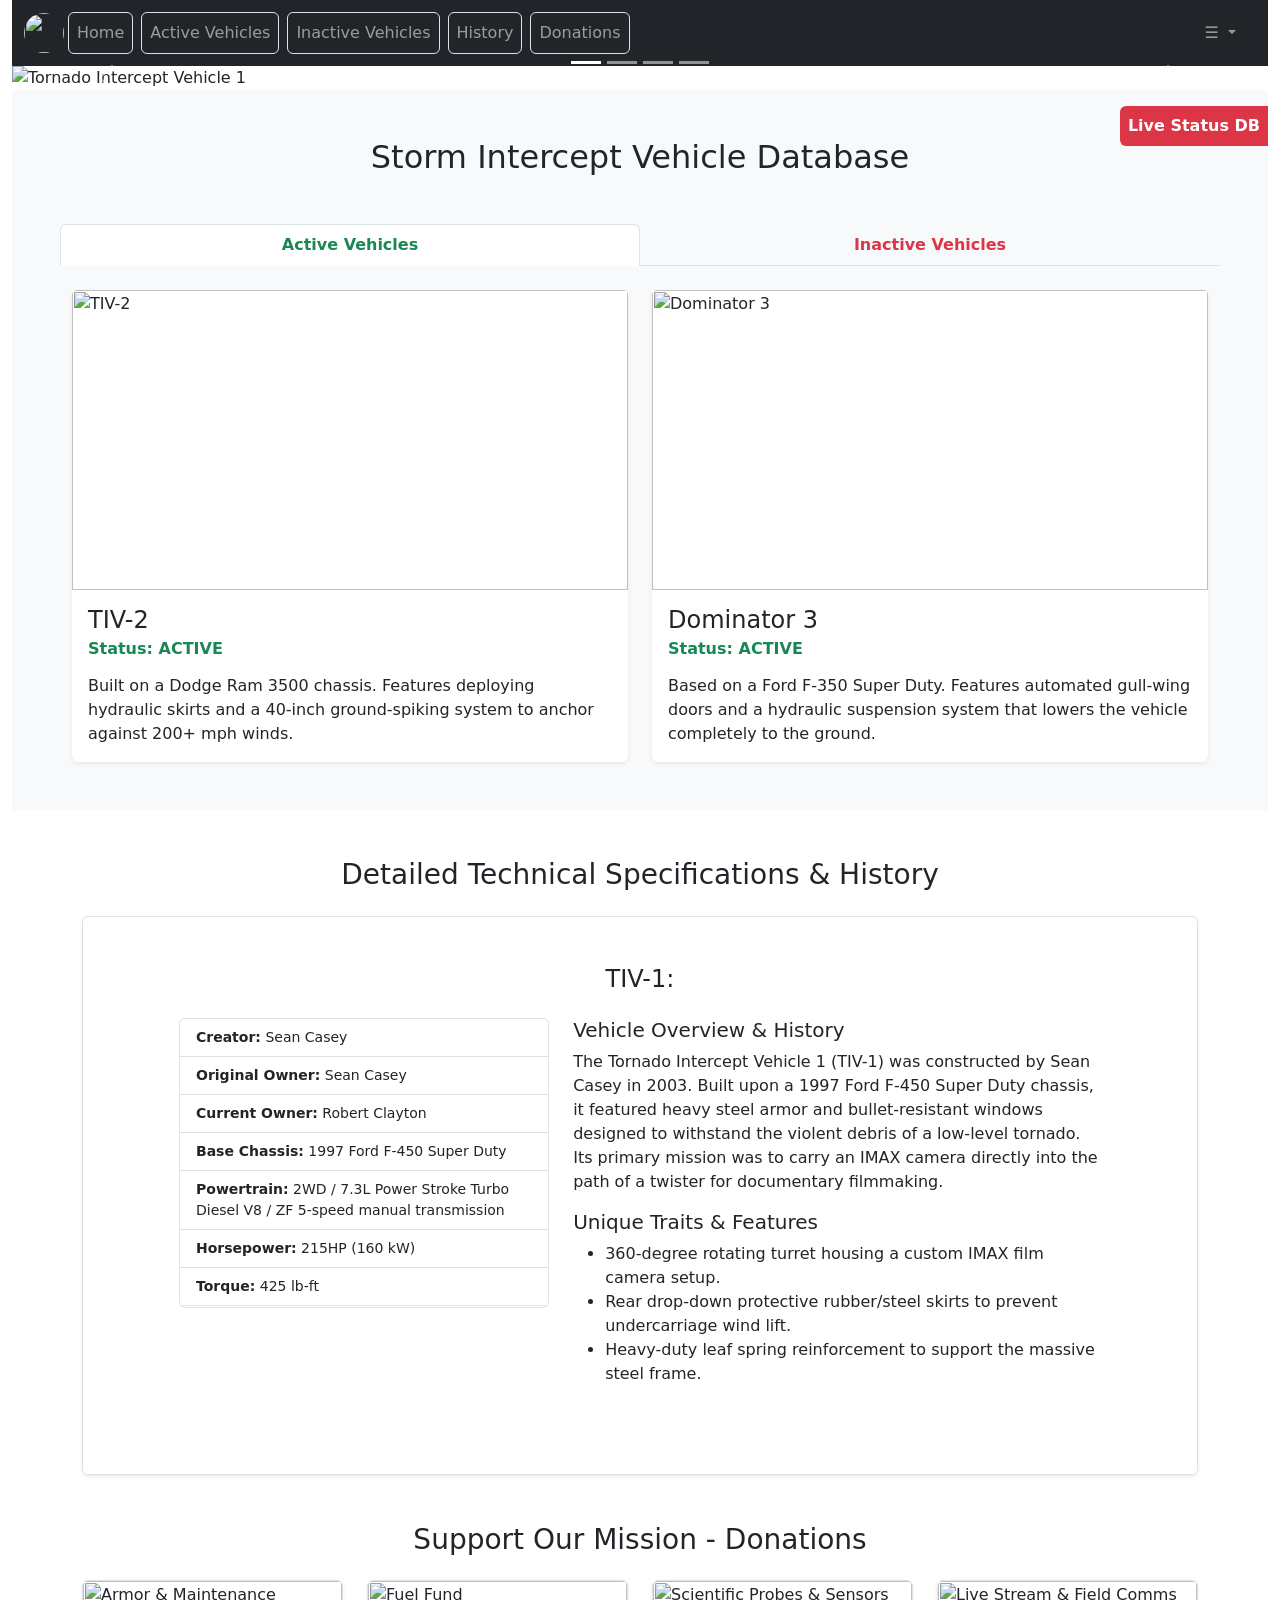
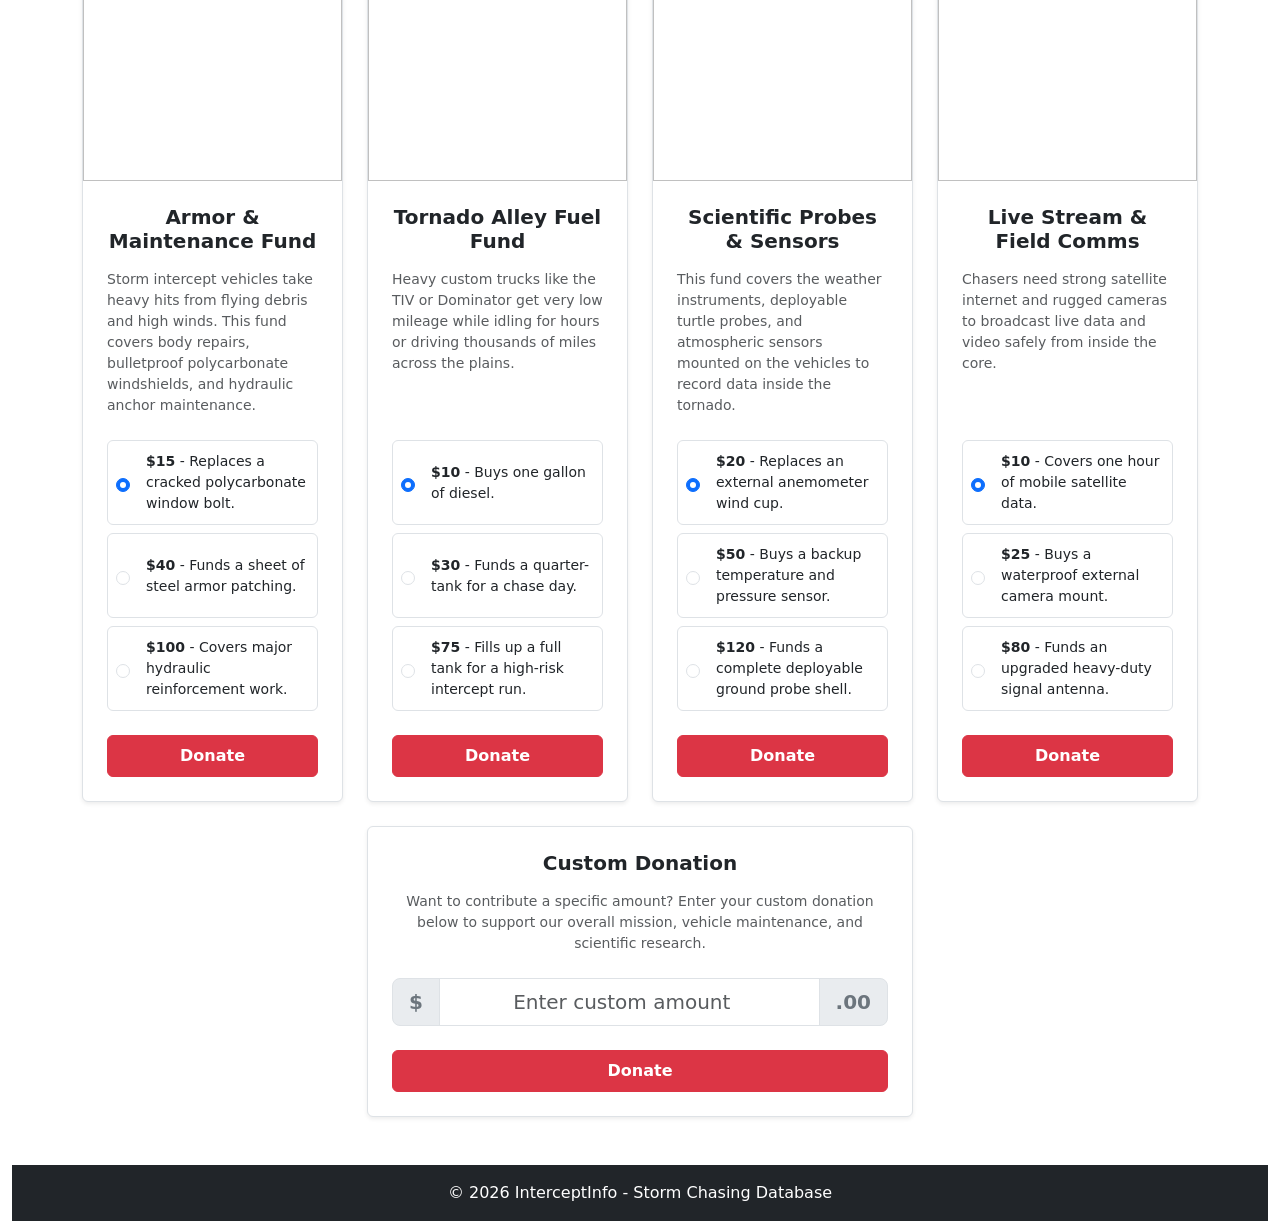
==== index.html @ ae426b0a "first commit" ====
<html lang="en" data-bs-theme="auto">

<head>
    <meta charset="UTF-8" />
    <meta name="viewport" content="width=device-width, initial-scale=1.0" />
    <title>InterceptInfo - Storm Chasing Vehicles</title>
    <link href="https://cdn.jsdelivr.net/npm/bootstrap@5.3.8/dist/css/bootstrap.min.css" rel="stylesheet" />
    <script src="https://cdn.jsdelivr.net/npm/bootstrap@5.3.8/dist/js/bootstrap.bundle.min.js"></script>
    <style>
        html {
            scroll-behavior: smooth;
        }
    </style>
</head>

<body>
    <div class="container-fluid">
        <header>
            <nav class="navbar navbar-expand-sm bg-dark navbar-dark">
                <div class="container-fluid">
                    <img src="images/Logo/be207ecd2a24e89612dbcf218e402bb2.jpg" alt="InterceptInfo Logo"
                        style="width: 40px" class="rounded-pill" />
                    <button class="navbar-toggler" type="button" data-bs-toggle="collapse"
                        data-bs-target="#collapsibleNavbar">
                        <span class="navbar-toggler-icon"></span>
                    </button>
                    <div class="collapse navbar-collapse" id="collapsibleNavbar">

                        <ul class="navbar-nav">
                            <li class="nav-item border rounded m-1">
                                <a class="nav-link" href="#">Home</a>
                            </li>
                            <li class="nav-item border rounded m-1">
                                <a class="nav-link" href="#database" onclick="activateTab('active-tab')">Active
                                    Vehicles</a>
                            </li>
                            <li class="nav-item border rounded m-1">
                                <a class="nav-link" href="#database" onclick="activateTab('inactive-tab')">Inactive
                                    Vehicles</a>
                            </li>
                            <li class="nav-item border rounded m-1">
                                <a class="nav-link" href="#history">History</a>
                            </li>
                            <li class="nav-item border rounded m-1">
                                <a class="nav-link" href="#donations">Donations</a>
                            </li>
                        </ul>

                        <ul class="navbar-nav ms-auto">
                            <li class="nav-item dropdown m-1">
                                <a class="nav-link dropdown-toggle px-3" href="#" role="button"
                                    data-bs-toggle="dropdown">
                                    &#9776;
                                </a>
                                <ul class="dropdown-menu dropdown-menu-end dropdown-menu-dark">
                                    <li><a class="dropdown-item" href="Settings.html">Settings</a></li>
                                </ul>
                            </li>
                        </ul>
                    </div>
                </div>
            </nav>

            <div id="demo" class="carousel slide" data-bs-ride="carousel">
                <div class="carousel-indicators">
                    <button type="button" data-bs-target="#demo" data-bs-slide-to="0" class="active"></button>
                    <button type="button" data-bs-target="#demo" data-bs-slide-to="1"></button>
                    <button type="button" data-bs-target="#demo" data-bs-slide-to="2"></button>
                    <button type="button" data-bs-target="#demo" data-bs-slide-to="3"></button>
                </div>
                <div class="carousel-inner">
                    <div class="carousel-item active">
                        <img src="images/Carosel/Tiv1.jpg" class="img-fluid d-block mx-auto"
                            alt="Tornado Intercept Vehicle 1" />
                    </div>
                    <div class="carousel-item">
                        <img src="images/Carosel/Tiv2.jpg" class="img-fluid d-block mx-auto"
                            alt="Tornado Intercept Vehicle 2" />
                    </div>
                    <div class="carousel-item">
                        <img src="images/Carosel/Dom1.jpg" class="img-fluid d-block mx-auto" alt="Dominator 1" />
                    </div>
                    <div class="carousel-item">
                        <img src="images/Carosel/Dom3.jpg" class="img-fluid d-block mx-auto" alt="Dominator 3" />
                    </div>
                </div>
                <button class="carousel-control-prev" type="button" data-bs-target="#demo" data-bs-slide="prev">
                    <span class="carousel-control-prev-icon"></span>
                </button>
                <button class="carousel-control-next" type="button" data-bs-target="#demo" data-bs-slide="next">
                    <span class="carousel-control-next-icon"></span>
                </button>
            </div>

            <div id="database" class="position-relative p-5 bg-body-tertiary">
                <div class="position-absolute top-0 end-0 p-2 bg-danger text-white fw-bold rounded-start mt-3">
                    Live Status DB
                </div>

                <h2 class="text-center mb-5">Storm Intercept Vehicle Database</h2>

                <ul class="nav nav-tabs nav-justified mb-4" id="vehicleTabs" role="tablist">
                    <li class="nav-item" role="presentation">
                        <button class="nav-link active fw-bold text-success" id="active-tab" data-bs-toggle="tab"
                            data-bs-target="#active" type="button" role="tab" aria-controls="active"
                            aria-selected="true">Active Vehicles</button>
                    </li>
                    <li class="nav-item" role="presentation">
                        <button class="nav-link fw-bold text-danger" id="inactive-tab" data-bs-toggle="tab"
                            data-bs-target="#inactive" type="button" role="tab" aria-controls="inactive"
                            aria-selected="false">Inactive Vehicles</button>
                    </li>
                </ul>

                <div class="tab-content" id="vehicleTabsContent">

                    <div class="tab-pane fade show active" id="active" role="tabpanel" aria-labelledby="active-tab">
                        <div class="row mx-auto g-4">
                            <div class="col-md-6">
                                <div class="card h-100 shadow-sm border-0">
                                    <img src="images/Carosel/Tiv2.jpg" class="card-img-top" alt="TIV-2"
                                        style="height: 300px; object-fit: cover;">
                                    <div class="card-body">
                                        <h4 class="card-title">TIV-2</h4>
                                        <h6 class="card-subtitle mb-3 text-success fw-bold">
                                            Status: ACTIVE
                                        </h6>
                                        <p class="card-text">
                                            Built on a Dodge Ram 3500 chassis. Features deploying
                                            hydraulic skirts and a 40-inch ground-spiking system to
                                            anchor against 200+ mph winds.
                                        </p>
                                    </div>
                                </div>
                            </div>
                            <div class="col-md-6">
                                <div class="card h-100 shadow-sm border-0">
                                    <img src="images/Carosel/Dom3.jpg" class="card-img-top" alt="Dominator 3"
                                        style="height: 300px; object-fit: cover;">
                                    <div class="card-body">
                                        <h4 class="card-title">Dominator 3</h4>
                                        <h6 class="card-subtitle mb-3 text-success fw-bold">
                                            Status: ACTIVE
                                        </h6>
                                        <p class="card-text">
                                            Based on a Ford F-350 Super Duty. Features automated
                                            gull-wing doors and a hydraulic suspension system that
                                            lowers the vehicle completely to the ground.
                                        </p>
                                    </div>
                                </div>
                            </div>
                        </div>
                    </div>

                    <div class="tab-pane fade" id="inactive" role="tabpanel" aria-labelledby="inactive-tab">
                        <div class="row mx-auto g-4">
                            <div class="col-md-6">
                                <div class="card h-100 shadow-sm border-0">
                                    <img src="images/Carosel/Tiv1.jpg" class="card-img-top" alt="TIV-1"
                                        style="height: 300px; object-fit: cover;">
                                    <div class="card-body">
                                        <h4 class="card-title">TIV-1</h4>
                                        <h6 class="card-subtitle mb-3 text-danger fw-bold">
                                            Status: INACTIVE
                                        </h6>
                                        <p class="card-text">
                                            The original Tornado Intercept Vehicle based on a heavily
                                            modified Ford F-450. Famous for capturing IMAX footage
                                            inside a tornado.
                                        </p>
                                    </div>
                                </div>
                            </div>
                            <div class="col-md-6">
                                <div class="card h-100 shadow-sm border-0">
                                    <img src="images/Carosel/Dom1.jpg" class="card-img-top" alt="Dominator 1"
                                        style="height: 300px; object-fit: cover;">
                                    <div class="card-body">
                                        <h4 class="card-title">Dominator 1</h4>
                                        <h6 class="card-subtitle mb-3 text-danger fw-bold">
                                            Status: INACTIVE
                                        </h6>
                                        <p class="card-text">
                                            A modified 2007 Chevy Tahoe. Introduced Lexan armor and
                                            aerodynamic sloping to deflect wind over the vehicle rather
                                            than anchoring into the ground.
                                        </p>
                                    </div>
                                </div>
                            </div>
                        </div>
                    </div>
                </div>
            </div>

            <div id="history" class="container my-5">
                <h3 class="text-center mb-4">Detailed Technical Specifications & History</h3>
                <div id="historyCarousel" class="carousel slide p-4 p-md-5 shadow-sm rounded border"
                    data-bs-ride="false">
                    <div class="carousel-indicators" style="bottom: -20px;">
                        <button type="button" data-bs-target="#historyCarousel" data-bs-slide-to="0"
                            class="active"></button>
                        <button type="button" data-bs-target="#historyCarousel" data-bs-slide-to="1"></button>
                        <button type="button" data-bs-target="#historyCarousel" data-bs-slide-to="2"></button>
                        <button type="button" data-bs-target="#historyCarousel" data-bs-slide-to="3"></button>
                    </div>
                    <div class="carousel-inner px-3 px-md-5 text-start pb-4">

                        <div class="carousel-item active">
                            <h4 class="text-center mb-4">TIV-1:</h4>
                            <div class="row g-4">
                                <div class="col-md-5">
                                    <ul class="list-group list-group-flush border rounded small"
                                        style="max-height: 290px; overflow-y: auto;">
                                        <li class="list-group-item"><strong>Creator:</strong> Sean Casey</li>
                                        <li class="list-group-item"><strong>Original Owner:</strong> Sean Casey</li>
                                        <li class="list-group-item"><strong>Current Owner:</strong> Robert Clayton</li>
                                        <li class="list-group-item"><strong>Base Chassis:</strong> 1997 Ford F-450 Super
                                            Duty</li>
                                        <li class="list-group-item"><strong>Powertrain:</strong> 2WD / 7.3L Power Stroke
                                            Turbo Diesel V8 / ZF 5-speed manual transmission</li>
                                        <li class="list-group-item"><strong>Horsepower:</strong> 215HP (160 kW) </li>
                                        <li class="list-group-item"><strong>Torque:</strong> 425 lb-ft</li>
                                        <li class="list-group-item"><strong>Top Speed:</strong> 65-80 mph (104.61-128.75
                                            km/h)</li>
                                        <li class="list-group-item"><strong>Fuel Specs:</strong> 8.3mpg / 60 gal (230L)
                                            Tank / 500 miles (800km)</li>
                                        <li class="list-group-item"><strong>Weight:</strong> ~15,000 lbs (7.5 Tons)</li>
                                        <li class="list-group-item"><strong>Est. Wind Threshold:</strong> ~175 mph</li>
                                        <li class="list-group-item"><strong>Armor Material:</strong> 1/4" Steel Plate &
                                            Lexan</li>
                                    </ul>
                                </div>
                                <div class="col-md-7">
                                    <h5>Vehicle Overview & History</h5>
                                    <p>The Tornado Intercept Vehicle 1 (TIV-1) was constructed by Sean Casey in
                                        2003. Built upon a 1997 Ford F-450 Super Duty chassis, it featured heavy steel
                                        armor and
                                        bullet-resistant windows designed to withstand the violent debris of a low-level
                                        tornado. Its primary mission was to carry an IMAX camera directly into the path
                                        of a
                                        twister for documentary filmmaking.</p>
                                    <h5>Unique Traits & Features</h5>
                                    <ul>
                                        <li>360-degree rotating turret housing a custom IMAX film camera setup.</li>
                                        <li>Rear drop-down protective rubber/steel skirts to prevent undercarriage wind
                                            lift.</li>
                                        <li>Heavy-duty leaf spring reinforcement to support the massive steel frame.
                                        </li>
                                    </ul>
                                </div>
                            </div>
                        </div>

                        <div class="carousel-item">
                            <h4 class="text-center mb-4">TIV-2:</h4>
                            <div class="row g-4">
                                <div class="col-md-5">
                                    <ul class="list-group list-group-flush border rounded small"
                                        style="max-height: 290px; overflow-y: auto;">
                                        <li class="list-group-item"><strong>Creator:</strong> Sean Casey</li>
                                        <li class="list-group-item"><strong>Original Owner:</strong> Sean Casey</li>
                                        <li class="list-group-item"><strong>Current Owner:</strong> Ryan Shepard</li>
                                        <li class="list-group-item"><strong>Base Chassis:</strong> 2008 Dodge Ram 3500
                                        </li>
                                        <li class="list-group-item"><strong>Powertrain:</strong> 6x6 (Custom Axles) /
                                            6.7L Cummins Turbo Diesel / heavy-duty automatic transmission</li>
                                        <li class="list-group-item"><strong>Horsepower:</strong> 625HP (466 kW) </li>
                                        <li class="list-group-item"><strong>Torque:</strong> 1,200+ lb-ft</li>
                                        <li class="list-group-item"><strong>Top Speed:</strong> 100+ mph (160+ km/h)
                                        </li>
                                        <li class="list-group-item"><strong>Fuel Specs:</strong> 11-12 mpg / 92 gal
                                            (348L) Tank / 750 miles (1,210km)</li>
                                        <li class="list-group-item"><strong>Weight:</strong> ~14,300 lbs (7.15 Tons)
                                        </li>
                                        <li class="list-group-item"><strong>Est. Wind Threshold:</strong> 200+ mph</li>
                                        <li class="list-group-item"><strong>Armor Material:</strong> Steel tubing skin,
                                            composite armour & 1.63 inch Lexan</li>
                                    </ul>
                                </div>
                                <div class="col-md-7">
                                    <h5>Vehicle Overview & History</h5>
                                    <p>Addressing the weight and top-speed issues of TIV-1, TIV-2 was engineered on
                                        a Dodge Ram 3500 chassis. It features a sophisticated hydraulic skirt that drops
                                        to
                                        prevent wind from lifting the undercarriage, along with ground-penetrating steel
                                        spikes.
                                        TIV-2 successfully filmed inside a violent tornado in 2013, validating its
                                        robust
                                        aerodynamic and anchoring systems.</p>
                                    <h5>Unique Traits & Features</h5>
                                    <ul>
                                        <li>Hydraulic ground-penetrating spikes (40 inches long) to anchor into the
                                            soil.</li>
                                        <li>Full 4-side hydraulic skirts that seal completely to the ground surface.
                                        </li>
                                        <li>Custom 6-wheel-drive configuration for enhanced mud and off-road traction.
                                        </li>
                                    </ul>
                                </div>
                            </div>
                        </div>

                        <div class="carousel-item">
                            <h4 class="text-center mb-4">Dominator 1:</h4>
                            <div class="row g-4">
                                <div class="col-md-5">
                                    <ul class="list-group list-group-flush border rounded small"
                                        style="max-height: 290px; overflow-y: auto;">
                                        <li class="list-group-item"><strong>Creator:</strong> Reed Timmer</li>
                                        <li class="list-group-item"><strong>Owner:</strong> Reed Timmer / TVN</li>
                                        <li class="list-group-item"><strong>Base Chassis:</strong> 2007 Chevrolet Tahoe
                                        </li>
                                        <li class="list-group-item"><strong>Powertrain:</strong> 4WD / GM Vortec 5.3L V8
                                            Engine / standard automatic transmission</li>
                                        <li class="list-group-item"><strong>Horsepower:</strong> 320-350HP (238.6-261.0
                                            kW) </li>
                                        <li class="list-group-item"><strong>Torque:</strong> 340 lb-ft</li>
                                        <li class="list-group-item"><strong>Top Speed:</strong> 100-110 mph (160-177
                                            km/h)</li>
                                        <li class="list-group-item"><strong>Fuel Specs:</strong> 8-14 mpg / 26 gal
                                            (98.4L) Tank / 250-300 miles (400-480 3km)</li>
                                        <li class="list-group-item"><strong>Weight:</strong> ~8,500 lbs (4.25 Tons)</li>
                                        <li class="list-group-item"><strong>Est. Wind Threshold:</strong> ~175 mph</li>
                                        <li class="list-group-item"><strong>Armor Material:</strong> Line-X coated steel
                                            & 1/2" Lexan</li>
                                    </ul>
                                </div>
                                <div class="col-md-7">
                                    <h5>Vehicle Overview & History</h5>
                                    <p>Created by Reed Timmer, Dominator 1 took a different approach by focusing
                                        strictly on aerodynamics rather than pure weight and anchoring. Built from a
                                        2007
                                        Chevrolet Tahoe, it utilized tough Lexan polycarbonate armor and a sloped outer
                                        shell.
                                        This design forces oncoming winds over the vehicle, effectively pinning it to
                                        the ground
                                        during a severe storm.</p>
                                    <h5>Unique Traits & Features</h5>
                                    <ul>
                                        <li>Custom Lexan windshield capable of withstanding high-velocity hail impact.
                                        </li>
                                        <li>Airbags/hydraulic lowering system that drops the front body to block
                                            under-chassis wind.</li>
                                        <li>Rhino/Line-X exterior protective spray coating against debris scour.</li>
                                    </ul>
                                </div>
                            </div>
                        </div>

                        <div class="carousel-item">
                            <h4 class="text-center mb-4">Dominator 3:</h4>
                            <div class="row g-4">
                                <div class="col-md-5">
                                    <ul class="list-group list-group-flush border rounded small"
                                        style="max-height: 290px; overflow-y: auto;">
                                        <li class="list-group-item"><strong>Creator:</strong> Reed Timmer</li>
                                        <li class="list-group-item"><strong>Owner:</strong> Reed Timmer</li>
                                        <li class="list-group-item"><strong>Base Chassis:</strong> 2013 Ford F-350 Super
                                            Duty</li>
                                        <li class="list-group-item"><strong>Powertrain:</strong> 4WD / 6.7L Power Stroke
                                            Turbo Diesel V8 / heavy-duty six-speed automatic transmission</li>
                                        <li class="list-group-item"><strong>Horsepower:</strong> 400HP (298.28kW) </li>
                                        <li class="list-group-item"><strong>Torque:</strong> 800 lb-ft</li>
                                        <li class="list-group-item"><strong>Top Speed:</strong> 80-110 mph
                                            (128.75-177.03 km/h)</li>
                                        <li class="list-group-item"><strong>Fuel Specs:</strong> 16-17 mpg / 37.5-48 gal
                                            (141.95-181.70 L) Tank / est 1 mile (1.6 km) per gallon</li>
                                        <li class="list-group-item"><strong>Weight:</strong> ~11,000 lbs (5.5 Tons)</li>
                                        <li class="list-group-item"><strong>Est. Wind Threshold:</strong> 200+ mph</li>
                                        <li class="list-group-item"><strong>Armor Material:</strong> 16-Gauge Steel,
                                            Kevlar & 1.5" Lexan</li>
                                    </ul>
                                </div>
                                <div class="col-md-7">
                                    <h5>Vehicle Overview & History</h5>
                                    <p>The third iteration in the Dominator series was built on a massive
                                        heavy-duty Ford F-350 chassis. It refined the aerodynamic principles of its
                                        predecessors
                                        while adding advanced features like automated gull-wing doors and an air
                                        suspension
                                        system. When fully deployed, the entire vehicle lowers flush to the ground,
                                        eliminating
                                        underbody wind flow completely.</p>
                                    <h5>Unique Traits & Features</h5>
                                    <ul>
                                        <li>Automated hydraulic gull-wing passenger doors for quick equipment access.
                                        </li>
                                        <li>Air suspension drop system that lowers the vehicle chassis flush to the
                                            ground.</li>
                                        <li>Dual hydraulic ground spikes that stake deep into asphalt/soil for extreme
                                            anchoring.</li>
                                    </ul>
                                </div>
                            </div>
                        </div>

                    </div>
                    <button class="carousel-control-prev" type="button" data-bs-target="#historyCarousel"
                        data-bs-slide="prev">
                        <span class="carousel-control-prev-icon"></span>
                    </button>
                    <button class="carousel-control-next" type="button" data-bs-target="#historyCarousel"
                        data-bs-slide="next">
                        <span class="carousel-control-next-icon"></span>
                    </button>
                </div>
            </div>

            <div id="donations" class="container my-5">
                <h3 class="text-center mb-4">Support Our Mission - Donations</h3>
                <div class="row g-4">

                    <div class="col-lg-3 col-md-6">
                        <div class="card h-100 shadow-sm border">
                            <img src="images/Grid/tiv-2-build-photos-v0-7azoa8n2m9sd1.jpg" class="card-img-top"
                                alt="Armor & Maintenance" style="height: 200px; object-fit: cover;" />
                            <div class="card-body d-flex flex-column p-4">
                                <div class="mb-auto">
                                    <h5 class="card-title fw-bold text-center mb-3">Armor & Maintenance Fund</h5>
                                    <p class="card-text small text-muted mb-0">
                                        Storm intercept vehicles take heavy hits from flying debris and high winds. This
                                        fund covers body repairs, bulletproof polycarbonate windshields, and hydraulic
                                        anchor maintenance.
                                    </p>
                                </div>

                                <div class="mt-4">
                                    <label
                                        class="list-group-item list-group-item-action d-flex align-items-center gap-3 small rounded border mb-2 p-2"
                                        style="height: 85px;">
                                        <input class="form-check-input flex-shrink-0" type="radio" name="armorTier"
                                            value="15" checked />
                                        <span><strong>$15</strong> - Replaces a cracked polycarbonate window
                                            bolt.</span>
                                    </label>
                                    <label
                                        class="list-group-item list-group-item-action d-flex align-items-center gap-3 small rounded border mb-2 p-2"
                                        style="height: 85px;">
                                        <input class="form-check-input flex-shrink-0" type="radio" name="armorTier"
                                            value="40" />
                                        <span><strong>$40</strong> - Funds a sheet of steel armor patching.</span>
                                    </label>
                                    <label
                                        class="list-group-item list-group-item-action d-flex align-items-center gap-3 small rounded border mb-2 p-2"
                                        style="height: 85px;">
                                        <input class="form-check-input flex-shrink-0" type="radio" name="armorTier"
                                            value="100" />
                                        <span><strong>$100</strong> - Covers major hydraulic reinforcement work.</span>
                                    </label>
                                </div>

                                <button class="btn btn-danger w-100 mt-3 fw-bold py-2">Donate</button>
                            </div>
                        </div>
                    </div>

                    <div class="col-lg-3 col-md-6">
                        <div class="card h-100 shadow-sm border">
                            <img src="images/Grid/TornadoAlley-web.jpg" class="card-img-top" alt="Fuel Fund"
                                style="height: 200px; object-fit: cover;" />
                            <div class="card-body d-flex flex-column p-4">
                                <div class="mb-auto">
                                    <h5 class="card-title fw-bold text-center mb-3">Tornado Alley Fuel Fund</h5>
                                    <p class="card-text small text-muted mb-0">
                                        Heavy custom trucks like the TIV or Dominator get very low mileage while idling
                                        for hours or driving thousands of miles across the plains.
                                    </p>
                                </div>

                                <div class="mt-4">
                                    <label
                                        class="list-group-item list-group-item-action d-flex align-items-center gap-3 small rounded border mb-2 p-2"
                                        style="height: 85px;">
                                        <input class="form-check-input flex-shrink-0" type="radio" name="fuelTier"
                                            value="10" checked />
                                        <span><strong>$10</strong> - Buys one gallon of diesel.</span>
                                    </label>
                                    <label
                                        class="list-group-item list-group-item-action d-flex align-items-center gap-3 small rounded border mb-2 p-2"
                                        style="height: 85px;">
                                        <input class="form-check-input flex-shrink-0" type="radio" name="fuelTier"
                                            value="30" />
                                        <span><strong>$30</strong> - Funds a quarter-tank for a chase day.</span>
                                    </label>
                                    <label
                                        class="list-group-item list-group-item-action d-flex align-items-center gap-3 small rounded border mb-2 p-2"
                                        style="height: 85px;">
                                        <input class="form-check-input flex-shrink-0" type="radio" name="fuelTier"
                                            value="75" />
                                        <span><strong>$75</strong> - Fills up a full tank for a high-risk intercept
                                            run.</span>
                                    </label>
                                </div>

                                <button class="btn btn-danger w-100 mt-3 fw-bold py-2">Donate</button>
                            </div>
                        </div>
                    </div>

                    <div class="col-lg-3 col-md-6">
                        <div class="card h-100 shadow-sm border">
                            <img src="images/Grid/GettyImages-89510934.jpg" class="card-img-top"
                                alt="Scientific Probes & Sensors" style="height: 200px; object-fit: cover;" />
                            <div class="card-body d-flex flex-column p-4">
                                <div class="mb-auto">
                                    <h5 class="card-title fw-bold text-center mb-3">Scientific Probes & Sensors</h5>
                                    <p class="card-text small text-muted mb-0">
                                        This fund covers the weather instruments, deployable turtle probes, and
                                        atmospheric sensors mounted on the vehicles to record data inside the tornado.
                                    </p>
                                </div>

                                <div class="mt-4">
                                    <label
                                        class="list-group-item list-group-item-action d-flex align-items-center gap-3 small rounded border mb-2 p-2"
                                        style="height: 85px;">
                                        <input class="form-check-input flex-shrink-0" type="radio" name="sensorTier"
                                            value="20" checked />
                                        <span><strong>$20</strong> - Replaces an external anemometer wind cup.</span>
                                    </label>
                                    <label
                                        class="list-group-item list-group-item-action d-flex align-items-center gap-3 small rounded border mb-2 p-2"
                                        style="height: 85px;">
                                        <input class="form-check-input flex-shrink-0" type="radio" name="sensorTier"
                                            value="50" />
                                        <span><strong>$50</strong> - Buys a backup temperature and pressure
                                            sensor.</span>
                                    </label>
                                    <label
                                        class="list-group-item list-group-item-action d-flex align-items-center gap-3 small rounded border mb-2 p-2"
                                        style="height: 85px;">
                                        <input class="form-check-input flex-shrink-0" type="radio" name="sensorTier"
                                            value="120" />
                                        <span><strong>$120</strong> - Funds a complete deployable ground probe
                                            shell.</span>
                                    </label>
                                </div>

                                <button class="btn btn-danger w-100 mt-3 fw-bold py-2">Donate</button>
                            </div>
                        </div>
                    </div>

                    <div class="col-lg-3 col-md-6">
                        <div class="card h-100 shadow-sm border">
                            <img src="images/Grid/images.jpg" class="card-img-top" alt="Live Stream & Field Comms"
                                style="height: 200px; object-fit: cover;" />
                            <div class="card-body d-flex flex-column p-4">
                                <div class="mb-auto">
                                    <h5 class="card-title fw-bold text-center mb-3">Live Stream & Field Comms</h5>
                                    <p class="card-text small text-muted mb-0">
                                        Chasers need strong satellite internet and rugged cameras to broadcast live data
                                        and video safely from inside the core.
                                    </p>
                                </div>

                                <div class="mt-4">
                                    <label
                                        class="list-group-item list-group-item-action d-flex align-items-center gap-3 small rounded border mb-2 p-2"
                                        style="height: 85px;">
                                        <input class="form-check-input flex-shrink-0" type="radio" name="commsTier"
                                            value="10" checked />
                                        <span><strong>$10</strong> - Covers one hour of mobile satellite data.</span>
                                    </label>
                                    <label
                                        class="list-group-item list-group-item-action d-flex align-items-center gap-3 small rounded border mb-2 p-2"
                                        style="height: 85px;">
                                        <input class="form-check-input flex-shrink-0" type="radio" name="commsTier"
                                            value="25" />
                                        <span><strong>$25</strong> - Buys a waterproof external camera mount.</span>
                                    </label>
                                    <label
                                        class="list-group-item list-group-item-action d-flex align-items-center gap-3 small rounded border mb-2 p-2"
                                        style="height: 85px;">
                                        <input class="form-check-input flex-shrink-0" type="radio" name="commsTier"
                                            value="80" />
                                        <span><strong>$80</strong> - Funds an upgraded heavy-duty signal antenna.</span>
                                    </label>
                                </div>

                                <button class="btn btn-danger w-100 mt-3 fw-bold py-2">Donate</button>
                            </div>
                        </div>
                    </div>

                    <div class="col-lg-6 mx-auto mt-4">
                        <div class="card h-100 shadow-sm border">
                            <div class="card-body d-flex flex-column p-4">
                                <div class="mb-auto">
                                    <h5 class="card-title fw-bold text-center mb-3">Custom Donation</h5>
                                    <p class="card-text small text-muted text-center mb-0">
                                        Want to contribute a specific amount? Enter your custom donation below to
                                        support our overall mission, vehicle maintenance, and scientific research.
                                    </p>
                                </div>

                                <div class="mt-4">
                                    <div class="input-group input-group-lg">
                                        <span class="input-group-text bg-body-secondary fw-bold text-secondary">$</span>
                                        <input type="number" class="form-control text-center" name="customAmount"
                                            placeholder="Enter custom amount" min="1" step="1" />
                                        <span
                                            class="input-group-text bg-body-secondary fw-bold text-secondary">.00</span>
                                    </div>
                                </div>

                                <button class="btn btn-danger w-100 mt-4 fw-bold py-2">Donate</button>
                            </div>
                        </div>
                    </div>

                </div>
            </div>

        </header>

        <footer class="bg-dark text-white text-center py-3 mt-auto">
            <p class="mb-0">© 2026 InterceptInfo - Storm Chasing Database</p>
        </footer>
    </div>

    <script>
        function activateTab(tabId) {
            var tabTriggerEl = document.getElementById(tabId);
            var tab = bootstrap.Tab.getOrCreateInstance(tabTriggerEl);
            tab.show();
        }

        function getSystemTheme() {
            return window.matchMedia('(prefers-color-scheme: dark)').matches ? 'dark' : 'light';
        }

        function applyTheme(theme) {
            if (theme === 'system') {
                document.documentElement.setAttribute('data-bs-theme', getSystemTheme());
            } else {
                document.documentElement.setAttribute('data-bs-theme', theme);
            }
        }

        const savedTheme = localStorage.getItem('user-theme') || 'system';
        applyTheme(savedTheme);

        window.matchMedia('(prefers-color-scheme: dark)').addEventListener('change', () => {
            if (localStorage.getItem('user-theme') === 'system' || !localStorage.getItem('user-theme')) {
                applyTheme('system');
            }
        });
    </script>
</body>

</html>
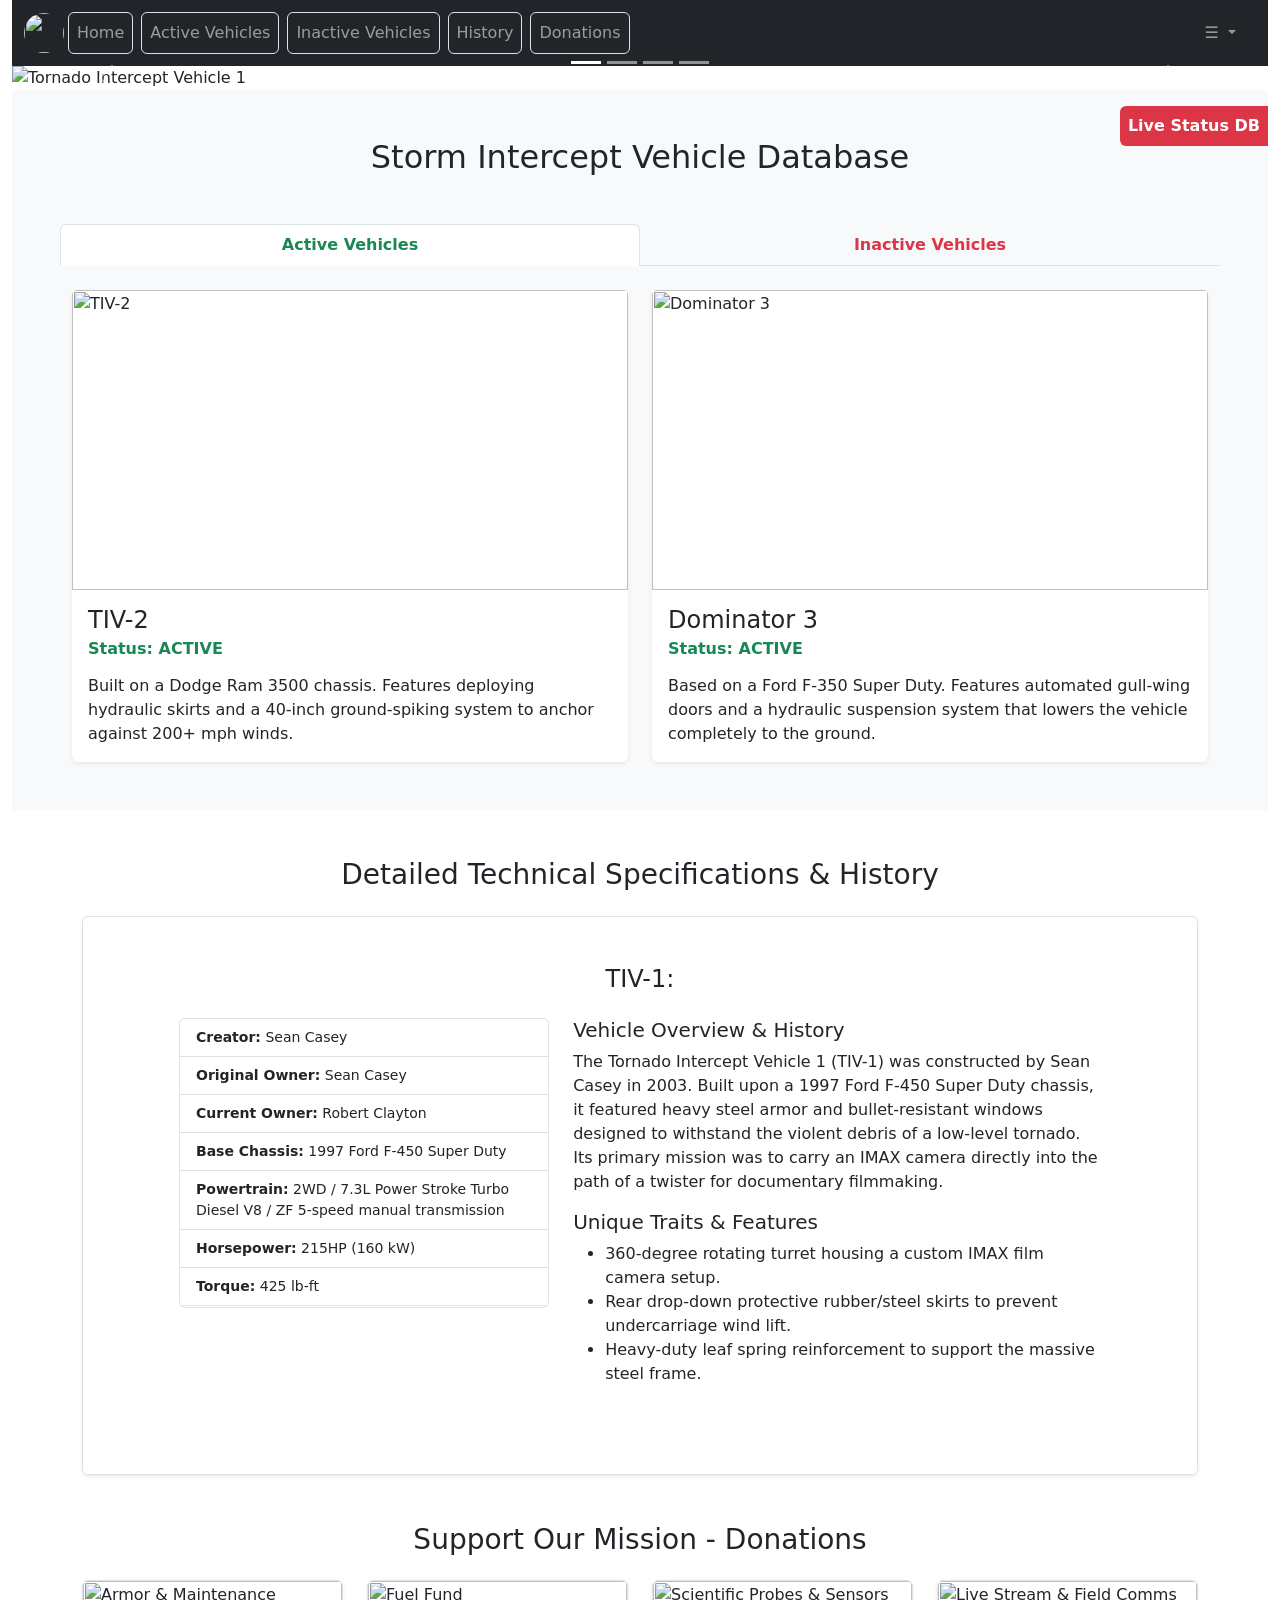
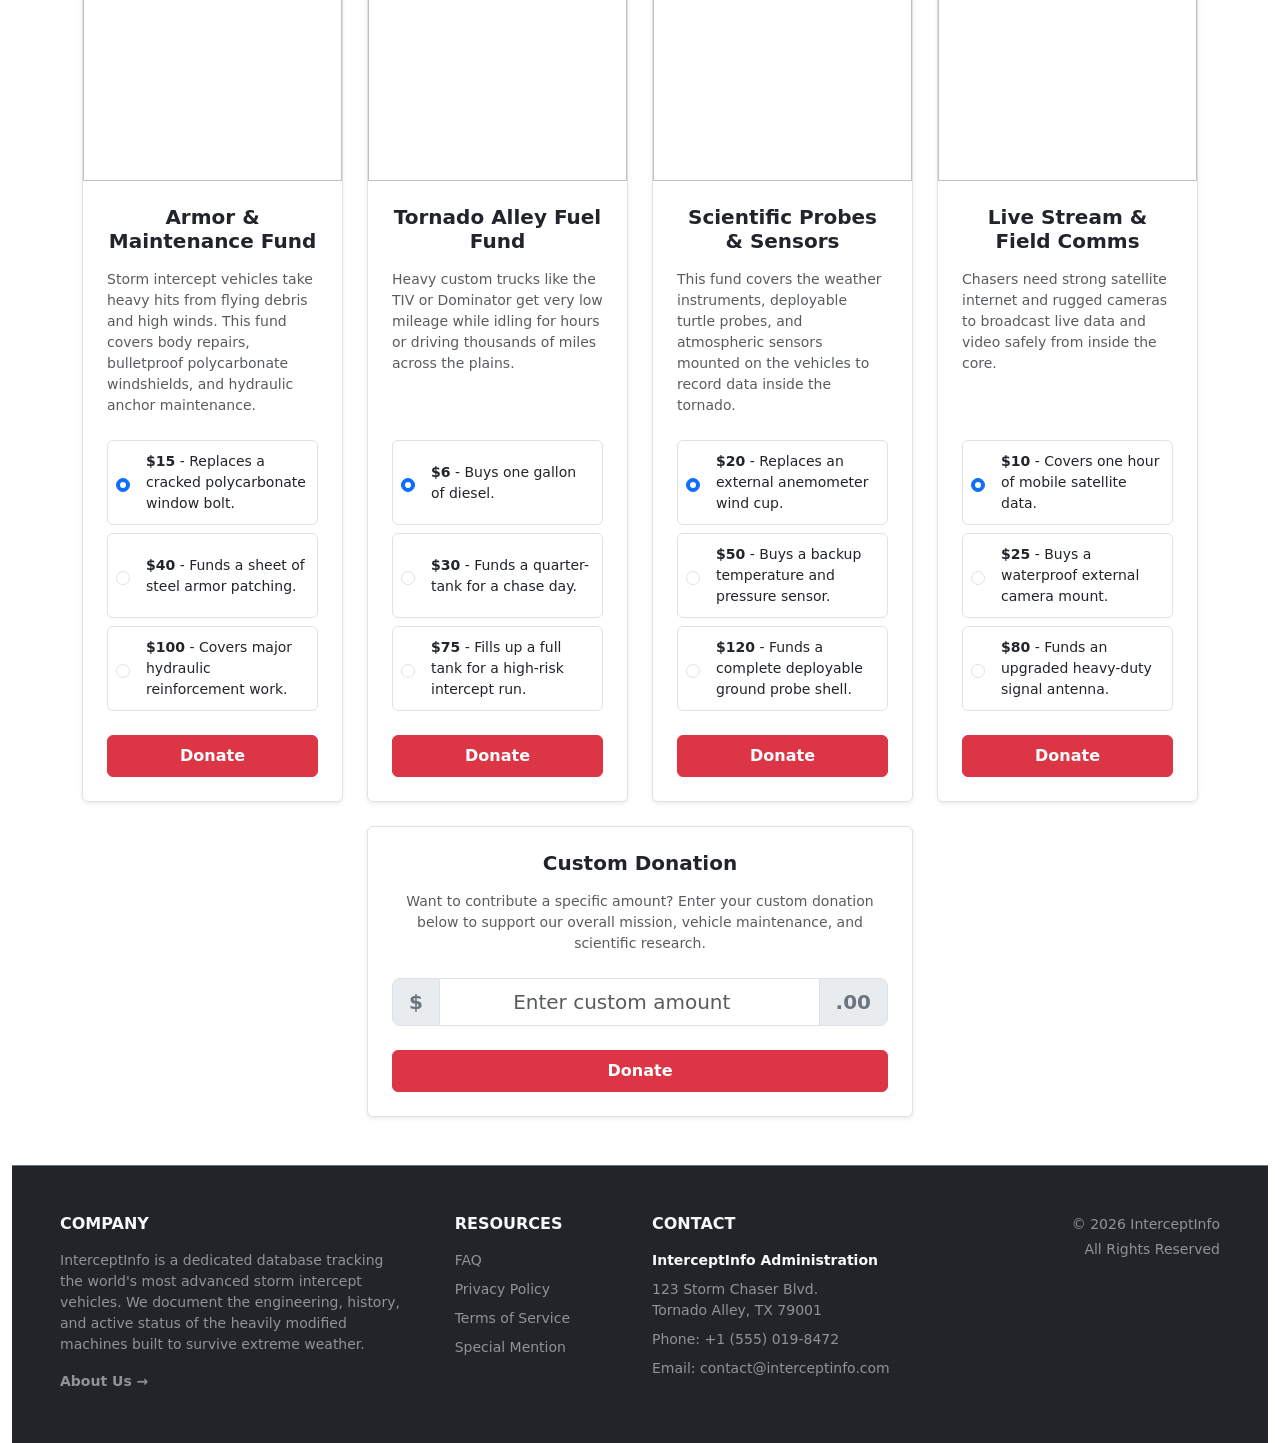
==== commit 03e403b8: "new file:   About.html 	new file:   FAQ.html 	new file:   PrivacyPolicy.html 	modified:   Settings.h" ====
--- a/index.html
+++ b/index.html
@@ -25,7 +25,6 @@
                         <span class="navbar-toggler-icon"></span>
                     </button>
                     <div class="collapse navbar-collapse" id="collapsibleNavbar">
-
                         <ul class="navbar-nav">
                             <li class="nav-item border rounded m-1">
                                 <a class="nav-link" href="#">Home</a>
@@ -53,7 +52,9 @@
                                     &#9776;
                                 </a>
                                 <ul class="dropdown-menu dropdown-menu-end dropdown-menu-dark">
-                                    <li><a class="dropdown-item" href="Settings.html">Settings</a></li>
+                                    <li>
+                                        <a class="dropdown-item" href="Settings.html">Settings</a>
+                                    </li>
                                 </ul>
                             </li>
                         </ul>
@@ -103,23 +104,26 @@
                     <li class="nav-item" role="presentation">
                         <button class="nav-link active fw-bold text-success" id="active-tab" data-bs-toggle="tab"
                             data-bs-target="#active" type="button" role="tab" aria-controls="active"
-                            aria-selected="true">Active Vehicles</button>
+                            aria-selected="true">
+                            Active Vehicles
+                        </button>
                     </li>
                     <li class="nav-item" role="presentation">
                         <button class="nav-link fw-bold text-danger" id="inactive-tab" data-bs-toggle="tab"
                             data-bs-target="#inactive" type="button" role="tab" aria-controls="inactive"
-                            aria-selected="false">Inactive Vehicles</button>
+                            aria-selected="false">
+                            Inactive Vehicles
+                        </button>
                     </li>
                 </ul>
 
                 <div class="tab-content" id="vehicleTabsContent">
-
                     <div class="tab-pane fade show active" id="active" role="tabpanel" aria-labelledby="active-tab">
                         <div class="row mx-auto g-4">
                             <div class="col-md-6">
                                 <div class="card h-100 shadow-sm border-0">
                                     <img src="images/Carosel/Tiv2.jpg" class="card-img-top" alt="TIV-2"
-                                        style="height: 300px; object-fit: cover;">
+                                        style="height: 300px; object-fit: cover" />
                                     <div class="card-body">
                                         <h4 class="card-title">TIV-2</h4>
                                         <h6 class="card-subtitle mb-3 text-success fw-bold">
@@ -136,7 +140,7 @@
                             <div class="col-md-6">
                                 <div class="card h-100 shadow-sm border-0">
                                     <img src="images/Carosel/Dom3.jpg" class="card-img-top" alt="Dominator 3"
-                                        style="height: 300px; object-fit: cover;">
+                                        style="height: 300px; object-fit: cover" />
                                     <div class="card-body">
                                         <h4 class="card-title">Dominator 3</h4>
                                         <h6 class="card-subtitle mb-3 text-success fw-bold">
@@ -158,16 +162,16 @@
                             <div class="col-md-6">
                                 <div class="card h-100 shadow-sm border-0">
                                     <img src="images/Carosel/Tiv1.jpg" class="card-img-top" alt="TIV-1"
-                                        style="height: 300px; object-fit: cover;">
+                                        style="height: 300px; object-fit: cover" />
                                     <div class="card-body">
                                         <h4 class="card-title">TIV-1</h4>
                                         <h6 class="card-subtitle mb-3 text-danger fw-bold">
                                             Status: INACTIVE
                                         </h6>
                                         <p class="card-text">
-                                            The original Tornado Intercept Vehicle based on a heavily
-                                            modified Ford F-450. Famous for capturing IMAX footage
-                                            inside a tornado.
+                                            The original Tornado Intercept Vehicle based on a
+                                            heavily modified Ford F-450. Famous for capturing IMAX
+                                            footage inside a tornado.
                                         </p>
                                     </div>
                                 </div>
@@ -175,7 +179,7 @@
                             <div class="col-md-6">
                                 <div class="card h-100 shadow-sm border-0">
                                     <img src="images/Carosel/Dom1.jpg" class="card-img-top" alt="Dominator 1"
-                                        style="height: 300px; object-fit: cover;">
+                                        style="height: 300px; object-fit: cover" />
                                     <div class="card-body">
                                         <h4 class="card-title">Dominator 1</h4>
                                         <h6 class="card-subtitle mb-3 text-danger fw-bold">
@@ -183,8 +187,8 @@
                                         </h6>
                                         <p class="card-text">
                                             A modified 2007 Chevy Tahoe. Introduced Lexan armor and
-                                            aerodynamic sloping to deflect wind over the vehicle rather
-                                            than anchoring into the ground.
+                                            aerodynamic sloping to deflect wind over the vehicle
+                                            rather than anchoring into the ground.
                                         </p>
                                     </div>
                                 </div>
@@ -195,10 +199,12 @@
             </div>
 
             <div id="history" class="container my-5">
-                <h3 class="text-center mb-4">Detailed Technical Specifications & History</h3>
+                <h3 class="text-center mb-4">
+                    Detailed Technical Specifications & History
+                </h3>
                 <div id="historyCarousel" class="carousel slide p-4 p-md-5 shadow-sm rounded border"
                     data-bs-ride="false">
-                    <div class="carousel-indicators" style="bottom: -20px;">
+                    <div class="carousel-indicators" style="bottom: -20px">
                         <button type="button" data-bs-target="#historyCarousel" data-bs-slide-to="0"
                             class="active"></button>
                         <button type="button" data-bs-target="#historyCarousel" data-bs-slide-to="1"></button>
@@ -206,47 +212,79 @@
                         <button type="button" data-bs-target="#historyCarousel" data-bs-slide-to="3"></button>
                     </div>
                     <div class="carousel-inner px-3 px-md-5 text-start pb-4">
-
                         <div class="carousel-item active">
                             <h4 class="text-center mb-4">TIV-1:</h4>
                             <div class="row g-4">
                                 <div class="col-md-5">
                                     <ul class="list-group list-group-flush border rounded small"
-                                        style="max-height: 290px; overflow-y: auto;">
-                                        <li class="list-group-item"><strong>Creator:</strong> Sean Casey</li>
-                                        <li class="list-group-item"><strong>Original Owner:</strong> Sean Casey</li>
-                                        <li class="list-group-item"><strong>Current Owner:</strong> Robert Clayton</li>
-                                        <li class="list-group-item"><strong>Base Chassis:</strong> 1997 Ford F-450 Super
-                                            Duty</li>
-                                        <li class="list-group-item"><strong>Powertrain:</strong> 2WD / 7.3L Power Stroke
-                                            Turbo Diesel V8 / ZF 5-speed manual transmission</li>
-                                        <li class="list-group-item"><strong>Horsepower:</strong> 215HP (160 kW) </li>
-                                        <li class="list-group-item"><strong>Torque:</strong> 425 lb-ft</li>
-                                        <li class="list-group-item"><strong>Top Speed:</strong> 65-80 mph (104.61-128.75
-                                            km/h)</li>
-                                        <li class="list-group-item"><strong>Fuel Specs:</strong> 8.3mpg / 60 gal (230L)
-                                            Tank / 500 miles (800km)</li>
-                                        <li class="list-group-item"><strong>Weight:</strong> ~15,000 lbs (7.5 Tons)</li>
-                                        <li class="list-group-item"><strong>Est. Wind Threshold:</strong> ~175 mph</li>
-                                        <li class="list-group-item"><strong>Armor Material:</strong> 1/4" Steel Plate &
-                                            Lexan</li>
+                                        style="max-height: 290px; overflow-y: auto">
+                                        <li class="list-group-item">
+                                            <strong>Creator:</strong> Sean Casey
+                                        </li>
+                                        <li class="list-group-item">
+                                            <strong>Original Owner:</strong> Sean Casey
+                                        </li>
+                                        <li class="list-group-item">
+                                            <strong>Current Owner:</strong> Robert Clayton
+                                        </li>
+                                        <li class="list-group-item">
+                                            <strong>Base Chassis:</strong> 1997 Ford F-450 Super
+                                            Duty
+                                        </li>
+                                        <li class="list-group-item">
+                                            <strong>Powertrain:</strong> 2WD / 7.3L Power Stroke
+                                            Turbo Diesel V8 / ZF 5-speed manual transmission
+                                        </li>
+                                        <li class="list-group-item">
+                                            <strong>Horsepower:</strong> 215HP (160 kW)
+                                        </li>
+                                        <li class="list-group-item">
+                                            <strong>Torque:</strong> 425 lb-ft
+                                        </li>
+                                        <li class="list-group-item">
+                                            <strong>Top Speed:</strong> 65-80 mph (104.61-128.75
+                                            km/h)
+                                        </li>
+                                        <li class="list-group-item">
+                                            <strong>Fuel Specs:</strong> 8.3mpg / 60 gal (230L) Tank
+                                            / 500 miles (800km)
+                                        </li>
+                                        <li class="list-group-item">
+                                            <strong>Weight:</strong> ~15,000 lbs (7.5 Tons)
+                                        </li>
+                                        <li class="list-group-item">
+                                            <strong>Est. Wind Threshold:</strong> ~175 mph
+                                        </li>
+                                        <li class="list-group-item">
+                                            <strong>Armor Material:</strong> 1/4" Steel Plate &
+                                            Lexan
+                                        </li>
                                     </ul>
                                 </div>
                                 <div class="col-md-7">
                                     <h5>Vehicle Overview & History</h5>
-                                    <p>The Tornado Intercept Vehicle 1 (TIV-1) was constructed by Sean Casey in
-                                        2003. Built upon a 1997 Ford F-450 Super Duty chassis, it featured heavy steel
-                                        armor and
-                                        bullet-resistant windows designed to withstand the violent debris of a low-level
-                                        tornado. Its primary mission was to carry an IMAX camera directly into the path
-                                        of a
-                                        twister for documentary filmmaking.</p>
+                                    <p>
+                                        The Tornado Intercept Vehicle 1 (TIV-1) was constructed by
+                                        Sean Casey in 2003. Built upon a 1997 Ford F-450 Super
+                                        Duty chassis, it featured heavy steel armor and
+                                        bullet-resistant windows designed to withstand the violent
+                                        debris of a low-level tornado. Its primary mission was to
+                                        carry an IMAX camera directly into the path of a twister
+                                        for documentary filmmaking.
+                                    </p>
                                     <h5>Unique Traits & Features</h5>
                                     <ul>
-                                        <li>360-degree rotating turret housing a custom IMAX film camera setup.</li>
-                                        <li>Rear drop-down protective rubber/steel skirts to prevent undercarriage wind
-                                            lift.</li>
-                                        <li>Heavy-duty leaf spring reinforcement to support the massive steel frame.
+                                        <li>
+                                            360-degree rotating turret housing a custom IMAX film
+                                            camera setup.
+                                        </li>
+                                        <li>
+                                            Rear drop-down protective rubber/steel skirts to prevent
+                                            undercarriage wind lift.
+                                        </li>
+                                        <li>
+                                            Heavy-duty leaf spring reinforcement to support the
+                                            massive steel frame.
                                         </li>
                                     </ul>
                                 </div>
@@ -258,44 +296,72 @@
                             <div class="row g-4">
                                 <div class="col-md-5">
                                     <ul class="list-group list-group-flush border rounded small"
-                                        style="max-height: 290px; overflow-y: auto;">
-                                        <li class="list-group-item"><strong>Creator:</strong> Sean Casey</li>
-                                        <li class="list-group-item"><strong>Original Owner:</strong> Sean Casey</li>
-                                        <li class="list-group-item"><strong>Current Owner:</strong> Ryan Shepard</li>
-                                        <li class="list-group-item"><strong>Base Chassis:</strong> 2008 Dodge Ram 3500
-                                        </li>
-                                        <li class="list-group-item"><strong>Powertrain:</strong> 6x6 (Custom Axles) /
-                                            6.7L Cummins Turbo Diesel / heavy-duty automatic transmission</li>
-                                        <li class="list-group-item"><strong>Horsepower:</strong> 625HP (466 kW) </li>
-                                        <li class="list-group-item"><strong>Torque:</strong> 1,200+ lb-ft</li>
-                                        <li class="list-group-item"><strong>Top Speed:</strong> 100+ mph (160+ km/h)
-                                        </li>
-                                        <li class="list-group-item"><strong>Fuel Specs:</strong> 11-12 mpg / 92 gal
-                                            (348L) Tank / 750 miles (1,210km)</li>
-                                        <li class="list-group-item"><strong>Weight:</strong> ~14,300 lbs (7.15 Tons)
-                                        </li>
-                                        <li class="list-group-item"><strong>Est. Wind Threshold:</strong> 200+ mph</li>
-                                        <li class="list-group-item"><strong>Armor Material:</strong> Steel tubing skin,
-                                            composite armour & 1.63 inch Lexan</li>
+                                        style="max-height: 290px; overflow-y: auto">
+                                        <li class="list-group-item">
+                                            <strong>Creator:</strong> Sean Casey
+                                        </li>
+                                        <li class="list-group-item">
+                                            <strong>Original Owner:</strong> Sean Casey
+                                        </li>
+                                        <li class="list-group-item">
+                                            <strong>Current Owner:</strong> Ryan Shepard
+                                        </li>
+                                        <li class="list-group-item">
+                                            <strong>Base Chassis:</strong> 2008 Dodge Ram 3500
+                                        </li>
+                                        <li class="list-group-item">
+                                            <strong>Powertrain:</strong> 6x6 (Custom Axles) / 6.7L
+                                            Cummins Turbo Diesel / heavy-duty automatic transmission
+                                        </li>
+                                        <li class="list-group-item">
+                                            <strong>Horsepower:</strong> 625HP (466 kW)
+                                        </li>
+                                        <li class="list-group-item">
+                                            <strong>Torque:</strong> 1,200+ lb-ft
+                                        </li>
+                                        <li class="list-group-item">
+                                            <strong>Top Speed:</strong> 100+ mph (160+ km/h)
+                                        </li>
+                                        <li class="list-group-item">
+                                            <strong>Fuel Specs:</strong> 11-12 mpg / 92 gal (348L)
+                                            Tank / 750 miles (1,210km)
+                                        </li>
+                                        <li class="list-group-item">
+                                            <strong>Weight:</strong> ~14,300 lbs (7.15 Tons)
+                                        </li>
+                                        <li class="list-group-item">
+                                            <strong>Est. Wind Threshold:</strong> 200+ mph
+                                        </li>
+                                        <li class="list-group-item">
+                                            <strong>Armor Material:</strong> Steel tubing skin,
+                                            composite armour & 1.63 inch Lexan
+                                        </li>
                                     </ul>
                                 </div>
                                 <div class="col-md-7">
                                     <h5>Vehicle Overview & History</h5>
-                                    <p>Addressing the weight and top-speed issues of TIV-1, TIV-2 was engineered on
-                                        a Dodge Ram 3500 chassis. It features a sophisticated hydraulic skirt that drops
-                                        to
-                                        prevent wind from lifting the undercarriage, along with ground-penetrating steel
-                                        spikes.
-                                        TIV-2 successfully filmed inside a violent tornado in 2013, validating its
-                                        robust
-                                        aerodynamic and anchoring systems.</p>
+                                    <p>
+                                        Addressing the weight and top-speed issues of TIV-1, TIV-2
+                                        was engineered on a Dodge Ram 3500 chassis. It features a
+                                        sophisticated hydraulic skirt that drops to prevent wind
+                                        from lifting the undercarriage, along with
+                                        ground-penetrating steel spikes. TIV-2 successfully filmed
+                                        inside a violent tornado in 2013, validating its robust
+                                        aerodynamic and anchoring systems.
+                                    </p>
                                     <h5>Unique Traits & Features</h5>
                                     <ul>
-                                        <li>Hydraulic ground-penetrating spikes (40 inches long) to anchor into the
-                                            soil.</li>
-                                        <li>Full 4-side hydraulic skirts that seal completely to the ground surface.
-                                        </li>
-                                        <li>Custom 6-wheel-drive configuration for enhanced mud and off-road traction.
+                                        <li>
+                                            Hydraulic ground-penetrating spikes (40 inches long) to
+                                            anchor into the soil.
+                                        </li>
+                                        <li>
+                                            Full 4-side hydraulic skirts that seal completely to the
+                                            ground surface.
+                                        </li>
+                                        <li>
+                                            Custom 6-wheel-drive configuration for enhanced mud and
+                                            off-road traction.
                                         </li>
                                     </ul>
                                 </div>
@@ -307,43 +373,70 @@
                             <div class="row g-4">
                                 <div class="col-md-5">
                                     <ul class="list-group list-group-flush border rounded small"
-                                        style="max-height: 290px; overflow-y: auto;">
-                                        <li class="list-group-item"><strong>Creator:</strong> Reed Timmer</li>
-                                        <li class="list-group-item"><strong>Owner:</strong> Reed Timmer / TVN</li>
-                                        <li class="list-group-item"><strong>Base Chassis:</strong> 2007 Chevrolet Tahoe
-                                        </li>
-                                        <li class="list-group-item"><strong>Powertrain:</strong> 4WD / GM Vortec 5.3L V8
-                                            Engine / standard automatic transmission</li>
-                                        <li class="list-group-item"><strong>Horsepower:</strong> 320-350HP (238.6-261.0
-                                            kW) </li>
-                                        <li class="list-group-item"><strong>Torque:</strong> 340 lb-ft</li>
-                                        <li class="list-group-item"><strong>Top Speed:</strong> 100-110 mph (160-177
-                                            km/h)</li>
-                                        <li class="list-group-item"><strong>Fuel Specs:</strong> 8-14 mpg / 26 gal
-                                            (98.4L) Tank / 250-300 miles (400-480 3km)</li>
-                                        <li class="list-group-item"><strong>Weight:</strong> ~8,500 lbs (4.25 Tons)</li>
-                                        <li class="list-group-item"><strong>Est. Wind Threshold:</strong> ~175 mph</li>
-                                        <li class="list-group-item"><strong>Armor Material:</strong> Line-X coated steel
-                                            & 1/2" Lexan</li>
+                                        style="max-height: 290px; overflow-y: auto">
+                                        <li class="list-group-item">
+                                            <strong>Creator:</strong> Reed Timmer
+                                        </li>
+                                        <li class="list-group-item">
+                                            <strong>Owner:</strong> Reed Timmer / TVN
+                                        </li>
+                                        <li class="list-group-item">
+                                            <strong>Base Chassis:</strong> 2007 Chevrolet Tahoe
+                                        </li>
+                                        <li class="list-group-item">
+                                            <strong>Powertrain:</strong> 4WD / GM Vortec 5.3L V8
+                                            Engine / standard automatic transmission
+                                        </li>
+                                        <li class="list-group-item">
+                                            <strong>Horsepower:</strong> 320-350HP (238.6-261.0 kW)
+                                        </li>
+                                        <li class="list-group-item">
+                                            <strong>Torque:</strong> 340 lb-ft
+                                        </li>
+                                        <li class="list-group-item">
+                                            <strong>Top Speed:</strong> 100-110 mph (160-177 km/h)
+                                        </li>
+                                        <li class="list-group-item">
+                                            <strong>Fuel Specs:</strong> 8-14 mpg / 26 gal (98.4L)
+                                            Tank / 250-300 miles (400-480 3km)
+                                        </li>
+                                        <li class="list-group-item">
+                                            <strong>Weight:</strong> ~8,500 lbs (4.25 Tons)
+                                        </li>
+                                        <li class="list-group-item">
+                                            <strong>Est. Wind Threshold:</strong> ~175 mph
+                                        </li>
+                                        <li class="list-group-item">
+                                            <strong>Armor Material:</strong> Line-X coated steel &
+                                            1/2" Lexan
+                                        </li>
                                     </ul>
                                 </div>
                                 <div class="col-md-7">
                                     <h5>Vehicle Overview & History</h5>
-                                    <p>Created by Reed Timmer, Dominator 1 took a different approach by focusing
-                                        strictly on aerodynamics rather than pure weight and anchoring. Built from a
-                                        2007
-                                        Chevrolet Tahoe, it utilized tough Lexan polycarbonate armor and a sloped outer
-                                        shell.
-                                        This design forces oncoming winds over the vehicle, effectively pinning it to
-                                        the ground
-                                        during a severe storm.</p>
+                                    <p>
+                                        Created by Reed Timmer, Dominator 1 took a different
+                                        approach by focusing strictly on aerodynamics rather than
+                                        pure weight and anchoring. Built from a 2007 Chevrolet
+                                        Tahoe, it utilized tough Lexan polycarbonate armor and a
+                                        sloped outer shell. This design forces oncoming winds over
+                                        the vehicle, effectively pinning it to the ground during a
+                                        severe storm.
+                                    </p>
                                     <h5>Unique Traits & Features</h5>
                                     <ul>
-                                        <li>Custom Lexan windshield capable of withstanding high-velocity hail impact.
-                                        </li>
-                                        <li>Airbags/hydraulic lowering system that drops the front body to block
-                                            under-chassis wind.</li>
-                                        <li>Rhino/Line-X exterior protective spray coating against debris scour.</li>
+                                        <li>
+                                            Custom Lexan windshield capable of withstanding
+                                            high-velocity hail impact.
+                                        </li>
+                                        <li>
+                                            Airbags/hydraulic lowering system that drops the front
+                                            body to block under-chassis wind.
+                                        </li>
+                                        <li>
+                                            Rhino/Line-X exterior protective spray coating against
+                                            debris scour.
+                                        </li>
                                     </ul>
                                 </div>
                             </div>
@@ -354,48 +447,77 @@
                             <div class="row g-4">
                                 <div class="col-md-5">
                                     <ul class="list-group list-group-flush border rounded small"
-                                        style="max-height: 290px; overflow-y: auto;">
-                                        <li class="list-group-item"><strong>Creator:</strong> Reed Timmer</li>
-                                        <li class="list-group-item"><strong>Owner:</strong> Reed Timmer</li>
-                                        <li class="list-group-item"><strong>Base Chassis:</strong> 2013 Ford F-350 Super
-                                            Duty</li>
-                                        <li class="list-group-item"><strong>Powertrain:</strong> 4WD / 6.7L Power Stroke
-                                            Turbo Diesel V8 / heavy-duty six-speed automatic transmission</li>
-                                        <li class="list-group-item"><strong>Horsepower:</strong> 400HP (298.28kW) </li>
-                                        <li class="list-group-item"><strong>Torque:</strong> 800 lb-ft</li>
-                                        <li class="list-group-item"><strong>Top Speed:</strong> 80-110 mph
-                                            (128.75-177.03 km/h)</li>
-                                        <li class="list-group-item"><strong>Fuel Specs:</strong> 16-17 mpg / 37.5-48 gal
-                                            (141.95-181.70 L) Tank / est 1 mile (1.6 km) per gallon</li>
-                                        <li class="list-group-item"><strong>Weight:</strong> ~11,000 lbs (5.5 Tons)</li>
-                                        <li class="list-group-item"><strong>Est. Wind Threshold:</strong> 200+ mph</li>
-                                        <li class="list-group-item"><strong>Armor Material:</strong> 16-Gauge Steel,
-                                            Kevlar & 1.5" Lexan</li>
+                                        style="max-height: 290px; overflow-y: auto">
+                                        <li class="list-group-item">
+                                            <strong>Creator:</strong> Reed Timmer
+                                        </li>
+                                        <li class="list-group-item">
+                                            <strong>Owner:</strong> Reed Timmer
+                                        </li>
+                                        <li class="list-group-item">
+                                            <strong>Base Chassis:</strong> 2013 Ford F-350 Super
+                                            Duty
+                                        </li>
+                                        <li class="list-group-item">
+                                            <strong>Powertrain:</strong> 4WD / 6.7L Power Stroke
+                                            Turbo Diesel V8 / heavy-duty six-speed automatic
+                                            transmission
+                                        </li>
+                                        <li class="list-group-item">
+                                            <strong>Horsepower:</strong> 400HP (298.28kW)
+                                        </li>
+                                        <li class="list-group-item">
+                                            <strong>Torque:</strong> 800 lb-ft
+                                        </li>
+                                        <li class="list-group-item">
+                                            <strong>Top Speed:</strong> 80-110 mph (128.75-177.03
+                                            km/h)
+                                        </li>
+                                        <li class="list-group-item">
+                                            <strong>Fuel Specs:</strong> 16-17 mpg / 37.5-48 gal
+                                            (141.95-181.70 L) Tank / est 1 mile (1.6 km) per gallon
+                                        </li>
+                                        <li class="list-group-item">
+                                            <strong>Weight:</strong> ~11,000 lbs (5.5 Tons)
+                                        </li>
+                                        <li class="list-group-item">
+                                            <strong>Est. Wind Threshold:</strong> 200+ mph
+                                        </li>
+                                        <li class="list-group-item">
+                                            <strong>Armor Material:</strong> 16-Gauge Steel, Kevlar
+                                            & 1.5" Lexan
+                                        </li>
                                     </ul>
                                 </div>
                                 <div class="col-md-7">
                                     <h5>Vehicle Overview & History</h5>
-                                    <p>The third iteration in the Dominator series was built on a massive
-                                        heavy-duty Ford F-350 chassis. It refined the aerodynamic principles of its
-                                        predecessors
-                                        while adding advanced features like automated gull-wing doors and an air
-                                        suspension
-                                        system. When fully deployed, the entire vehicle lowers flush to the ground,
-                                        eliminating
-                                        underbody wind flow completely.</p>
+                                    <p>
+                                        The third iteration in the Dominator series was built on a
+                                        massive heavy-duty Ford F-350 chassis. It refined the
+                                        aerodynamic principles of its predecessors while adding
+                                        advanced features like automated gull-wing doors and an
+                                        air suspension system. When fully deployed, the entire
+                                        vehicle lowers flush to the ground, eliminating underbody
+                                        wind flow completely.
+                                    </p>
                                     <h5>Unique Traits & Features</h5>
                                     <ul>
-                                        <li>Automated hydraulic gull-wing passenger doors for quick equipment access.
-                                        </li>
-                                        <li>Air suspension drop system that lowers the vehicle chassis flush to the
-                                            ground.</li>
-                                        <li>Dual hydraulic ground spikes that stake deep into asphalt/soil for extreme
-                                            anchoring.</li>
+                                        <li>
+                                            Automated hydraulic gull-wing passenger doors for quick
+                                            equipment access.
+                                        </li>
+                                        <li>
+                                            Air suspension drop system that lowers the vehicle
+                                            chassis flush to the ground.
+                                        </li>
+                                        <li>
+                                            Dual hydraulic ground spikes that stake deep into
+                                            asphalt/soil for extreme anchoring.
+                                        </li>
                                     </ul>
                                 </div>
                             </div>
                         </div>
-
                     </div>
                     <button class="carousel-control-prev" type="button" data-bs-target="#historyCarousel"
                         data-bs-slide="prev">
@@ -411,17 +533,19 @@
             <div id="donations" class="container my-5">
                 <h3 class="text-center mb-4">Support Our Mission - Donations</h3>
                 <div class="row g-4">
-
                     <div class="col-lg-3 col-md-6">
                         <div class="card h-100 shadow-sm border">
                             <img src="images/Grid/tiv-2-build-photos-v0-7azoa8n2m9sd1.jpg" class="card-img-top"
-                                alt="Armor & Maintenance" style="height: 200px; object-fit: cover;" />
+                                alt="Armor & Maintenance" style="height: 200px; object-fit: cover" />
                             <div class="card-body d-flex flex-column p-4">
                                 <div class="mb-auto">
-                                    <h5 class="card-title fw-bold text-center mb-3">Armor & Maintenance Fund</h5>
+                                    <h5 class="card-title fw-bold text-center mb-3">
+                                        Armor & Maintenance Fund
+                                    </h5>
                                     <p class="card-text small text-muted mb-0">
-                                        Storm intercept vehicles take heavy hits from flying debris and high winds. This
-                                        fund covers body repairs, bulletproof polycarbonate windshields, and hydraulic
+                                        Storm intercept vehicles take heavy hits from flying
+                                        debris and high winds. This fund covers body repairs,
+                                        bulletproof polycarbonate windshields, and hydraulic
                                         anchor maintenance.
                                     </p>
                                 </div>
@@ -429,29 +553,33 @@
                                 <div class="mt-4">
                                     <label
                                         class="list-group-item list-group-item-action d-flex align-items-center gap-3 small rounded border mb-2 p-2"
-                                        style="height: 85px;">
+                                        style="height: 85px">
                                         <input class="form-check-input flex-shrink-0" type="radio" name="armorTier"
                                             value="15" checked />
-                                        <span><strong>$15</strong> - Replaces a cracked polycarbonate window
-                                            bolt.</span>
-                                    </label>
-                                    <label
-                                        class="list-group-item list-group-item-action d-flex align-items-center gap-3 small rounded border mb-2 p-2"
-                                        style="height: 85px;">
+                                        <span><strong>$15</strong> - Replaces a cracked polycarbonate
+                                            window bolt.</span>
+                                    </label>
+                                    <label
+                                        class="list-group-item list-group-item-action d-flex align-items-center gap-3 small rounded border mb-2 p-2"
+                                        style="height: 85px">
                                         <input class="form-check-input flex-shrink-0" type="radio" name="armorTier"
                                             value="40" />
-                                        <span><strong>$40</strong> - Funds a sheet of steel armor patching.</span>
-                                    </label>
-                                    <label
-                                        class="list-group-item list-group-item-action d-flex align-items-center gap-3 small rounded border mb-2 p-2"
-                                        style="height: 85px;">
+                                        <span><strong>$40</strong> - Funds a sheet of steel armor
+                                            patching.</span>
+                                    </label>
+                                    <label
+                                        class="list-group-item list-group-item-action d-flex align-items-center gap-3 small rounded border mb-2 p-2"
+                                        style="height: 85px">
                                         <input class="form-check-input flex-shrink-0" type="radio" name="armorTier"
                                             value="100" />
-                                        <span><strong>$100</strong> - Covers major hydraulic reinforcement work.</span>
-                                    </label>
-                                </div>
-
-                                <button class="btn btn-danger w-100 mt-3 fw-bold py-2">Donate</button>
+                                        <span><strong>$100</strong> - Covers major hydraulic
+                                            reinforcement work.</span>
+                                    </label>
+                                </div>
+
+                                <button class="btn btn-danger w-100 mt-3 fw-bold py-2">
+                                    Donate
+                                </button>
                             </div>
                         </div>
                     </div>
@@ -459,42 +587,48 @@
                     <div class="col-lg-3 col-md-6">
                         <div class="card h-100 shadow-sm border">
                             <img src="images/Grid/TornadoAlley-web.jpg" class="card-img-top" alt="Fuel Fund"
-                                style="height: 200px; object-fit: cover;" />
+                                style="height: 200px; object-fit: cover" />
                             <div class="card-body d-flex flex-column p-4">
                                 <div class="mb-auto">
-                                    <h5 class="card-title fw-bold text-center mb-3">Tornado Alley Fuel Fund</h5>
+                                    <h5 class="card-title fw-bold text-center mb-3">
+                                        Tornado Alley Fuel Fund
+                                    </h5>
                                     <p class="card-text small text-muted mb-0">
-                                        Heavy custom trucks like the TIV or Dominator get very low mileage while idling
-                                        for hours or driving thousands of miles across the plains.
+                                        Heavy custom trucks like the TIV or Dominator get very low
+                                        mileage while idling for hours or driving thousands of
+                                        miles across the plains.
                                     </p>
                                 </div>
 
                                 <div class="mt-4">
                                     <label
                                         class="list-group-item list-group-item-action d-flex align-items-center gap-3 small rounded border mb-2 p-2"
-                                        style="height: 85px;">
+                                        style="height: 85px">
                                         <input class="form-check-input flex-shrink-0" type="radio" name="fuelTier"
                                             value="10" checked />
-                                        <span><strong>$10</strong> - Buys one gallon of diesel.</span>
-                                    </label>
-                                    <label
-                                        class="list-group-item list-group-item-action d-flex align-items-center gap-3 small rounded border mb-2 p-2"
-                                        style="height: 85px;">
+                                        <span><strong>$6</strong> - Buys one gallon of diesel.</span>
+                                    </label>
+                                    <label
+                                        class="list-group-item list-group-item-action d-flex align-items-center gap-3 small rounded border mb-2 p-2"
+                                        style="height: 85px">
                                         <input class="form-check-input flex-shrink-0" type="radio" name="fuelTier"
                                             value="30" />
-                                        <span><strong>$30</strong> - Funds a quarter-tank for a chase day.</span>
-                                    </label>
-                                    <label
-                                        class="list-group-item list-group-item-action d-flex align-items-center gap-3 small rounded border mb-2 p-2"
-                                        style="height: 85px;">
+                                        <span><strong>$30</strong> - Funds a quarter-tank for a chase
+                                            day.</span>
+                                    </label>
+                                    <label
+                                        class="list-group-item list-group-item-action d-flex align-items-center gap-3 small rounded border mb-2 p-2"
+                                        style="height: 85px">
                                         <input class="form-check-input flex-shrink-0" type="radio" name="fuelTier"
                                             value="75" />
-                                        <span><strong>$75</strong> - Fills up a full tank for a high-risk intercept
-                                            run.</span>
-                                    </label>
-                                </div>
-
-                                <button class="btn btn-danger w-100 mt-3 fw-bold py-2">Donate</button>
+                                        <span><strong>$75</strong> - Fills up a full tank for a
+                                            high-risk intercept run.</span>
+                                    </label>
+                                </div>
+
+                                <button class="btn btn-danger w-100 mt-3 fw-bold py-2">
+                                    Donate
+                                </button>
                             </div>
                         </div>
                     </div>
@@ -502,43 +636,49 @@
                     <div class="col-lg-3 col-md-6">
                         <div class="card h-100 shadow-sm border">
                             <img src="images/Grid/GettyImages-89510934.jpg" class="card-img-top"
-                                alt="Scientific Probes & Sensors" style="height: 200px; object-fit: cover;" />
+                                alt="Scientific Probes & Sensors" style="height: 200px; object-fit: cover" />
                             <div class="card-body d-flex flex-column p-4">
                                 <div class="mb-auto">
-                                    <h5 class="card-title fw-bold text-center mb-3">Scientific Probes & Sensors</h5>
+                                    <h5 class="card-title fw-bold text-center mb-3">
+                                        Scientific Probes & Sensors
+                                    </h5>
                                     <p class="card-text small text-muted mb-0">
-                                        This fund covers the weather instruments, deployable turtle probes, and
-                                        atmospheric sensors mounted on the vehicles to record data inside the tornado.
+                                        This fund covers the weather instruments, deployable
+                                        turtle probes, and atmospheric sensors mounted on the
+                                        vehicles to record data inside the tornado.
                                     </p>
                                 </div>
 
                                 <div class="mt-4">
                                     <label
                                         class="list-group-item list-group-item-action d-flex align-items-center gap-3 small rounded border mb-2 p-2"
-                                        style="height: 85px;">
+                                        style="height: 85px">
                                         <input class="form-check-input flex-shrink-0" type="radio" name="sensorTier"
                                             value="20" checked />
-                                        <span><strong>$20</strong> - Replaces an external anemometer wind cup.</span>
-                                    </label>
-                                    <label
-                                        class="list-group-item list-group-item-action d-flex align-items-center gap-3 small rounded border mb-2 p-2"
-                                        style="height: 85px;">
+                                        <span><strong>$20</strong> - Replaces an external anemometer
+                                            wind cup.</span>
+                                    </label>
+                                    <label
+                                        class="list-group-item list-group-item-action d-flex align-items-center gap-3 small rounded border mb-2 p-2"
+                                        style="height: 85px">
                                         <input class="form-check-input flex-shrink-0" type="radio" name="sensorTier"
                                             value="50" />
-                                        <span><strong>$50</strong> - Buys a backup temperature and pressure
-                                            sensor.</span>
-                                    </label>
-                                    <label
-                                        class="list-group-item list-group-item-action d-flex align-items-center gap-3 small rounded border mb-2 p-2"
-                                        style="height: 85px;">
+                                        <span><strong>$50</strong> - Buys a backup temperature and
+                                            pressure sensor.</span>
+                                    </label>
+                                    <label
+                                        class="list-group-item list-group-item-action d-flex align-items-center gap-3 small rounded border mb-2 p-2"
+                                        style="height: 85px">
                                         <input class="form-check-input flex-shrink-0" type="radio" name="sensorTier"
                                             value="120" />
-                                        <span><strong>$120</strong> - Funds a complete deployable ground probe
-                                            shell.</span>
-                                    </label>
-                                </div>
-
-                                <button class="btn btn-danger w-100 mt-3 fw-bold py-2">Donate</button>
+                                        <span><strong>$120</strong> - Funds a complete deployable
+                                            ground probe shell.</span>
+                                    </label>
+                                </div>
+
+                                <button class="btn btn-danger w-100 mt-3 fw-bold py-2">
+                                    Donate
+                                </button>
                             </div>
                         </div>
                     </div>
@@ -546,41 +686,49 @@
                     <div class="col-lg-3 col-md-6">
                         <div class="card h-100 shadow-sm border">
                             <img src="images/Grid/images.jpg" class="card-img-top" alt="Live Stream & Field Comms"
-                                style="height: 200px; object-fit: cover;" />
+                                style="height: 200px; object-fit: cover" />
                             <div class="card-body d-flex flex-column p-4">
                                 <div class="mb-auto">
-                                    <h5 class="card-title fw-bold text-center mb-3">Live Stream & Field Comms</h5>
+                                    <h5 class="card-title fw-bold text-center mb-3">
+                                        Live Stream & Field Comms
+                                    </h5>
                                     <p class="card-text small text-muted mb-0">
-                                        Chasers need strong satellite internet and rugged cameras to broadcast live data
-                                        and video safely from inside the core.
+                                        Chasers need strong satellite internet and rugged cameras
+                                        to broadcast live data and video safely from inside the
+                                        core.
                                     </p>
                                 </div>
 
                                 <div class="mt-4">
                                     <label
                                         class="list-group-item list-group-item-action d-flex align-items-center gap-3 small rounded border mb-2 p-2"
-                                        style="height: 85px;">
+                                        style="height: 85px">
                                         <input class="form-check-input flex-shrink-0" type="radio" name="commsTier"
                                             value="10" checked />
-                                        <span><strong>$10</strong> - Covers one hour of mobile satellite data.</span>
-                                    </label>
-                                    <label
-                                        class="list-group-item list-group-item-action d-flex align-items-center gap-3 small rounded border mb-2 p-2"
-                                        style="height: 85px;">
+                                        <span><strong>$10</strong> - Covers one hour of mobile
+                                            satellite data.</span>
+                                    </label>
+                                    <label
+                                        class="list-group-item list-group-item-action d-flex align-items-center gap-3 small rounded border mb-2 p-2"
+                                        style="height: 85px">
                                         <input class="form-check-input flex-shrink-0" type="radio" name="commsTier"
                                             value="25" />
-                                        <span><strong>$25</strong> - Buys a waterproof external camera mount.</span>
-                                    </label>
-                                    <label
-                                        class="list-group-item list-group-item-action d-flex align-items-center gap-3 small rounded border mb-2 p-2"
-                                        style="height: 85px;">
+                                        <span><strong>$25</strong> - Buys a waterproof external
+                                            camera mount.</span>
+                                    </label>
+                                    <label
+                                        class="list-group-item list-group-item-action d-flex align-items-center gap-3 small rounded border mb-2 p-2"
+                                        style="height: 85px">
                                         <input class="form-check-input flex-shrink-0" type="radio" name="commsTier"
                                             value="80" />
-                                        <span><strong>$80</strong> - Funds an upgraded heavy-duty signal antenna.</span>
-                                    </label>
-                                </div>
-
-                                <button class="btn btn-danger w-100 mt-3 fw-bold py-2">Donate</button>
+                                        <span><strong>$80</strong> - Funds an upgraded heavy-duty
+                                            signal antenna.</span>
+                                    </label>
+                                </div>
+
+                                <button class="btn btn-danger w-100 mt-3 fw-bold py-2">
+                                    Donate
+                                </button>
                             </div>
                         </div>
                     </div>
@@ -589,10 +737,13 @@
                         <div class="card h-100 shadow-sm border">
                             <div class="card-body d-flex flex-column p-4">
                                 <div class="mb-auto">
-                                    <h5 class="card-title fw-bold text-center mb-3">Custom Donation</h5>
+                                    <h5 class="card-title fw-bold text-center mb-3">
+                                        Custom Donation
+                                    </h5>
                                     <p class="card-text small text-muted text-center mb-0">
-                                        Want to contribute a specific amount? Enter your custom donation below to
-                                        support our overall mission, vehicle maintenance, and scientific research.
+                                        Want to contribute a specific amount? Enter your custom
+                                        donation below to support our overall mission, vehicle
+                                        maintenance, and scientific research.
                                     </p>
                                 </div>
 
@@ -606,18 +757,72 @@
                                     </div>
                                 </div>
 
-                                <button class="btn btn-danger w-100 mt-4 fw-bold py-2">Donate</button>
-                            </div>
-                        </div>
-                    </div>
-
+                                <button class="btn btn-danger w-100 mt-4 fw-bold py-2">
+                                    Donate
+                                </button>
+                            </div>
+                        </div>
+                    </div>
                 </div>
             </div>
-
         </header>
 
-        <footer class="bg-dark text-white text-center py-3 mt-auto">
-            <p class="mb-0">© 2026 InterceptInfo - Storm Chasing Database</p>
+        <footer class="bg-dark text-white py-5 mt-auto border-top border-secondary">
+            <div class="container-fluid px-4 px-md-5">
+                <div class="row g-4 text-start">
+                    <div class="col-lg-4 col-md-6">
+                        <h6 class="text-uppercase fw-bold mb-3 text-light">Company</h6>
+                        <p class="small text-white-50 mb-3 pe-md-4">
+                            InterceptInfo is a dedicated database tracking the world's most
+                            advanced storm intercept vehicles. We document the engineering,
+                            history, and active status of the heavily modified machines
+                            built to survive extreme weather.
+                        </p>
+                        <a href="About.html"
+                            class="text-white-50 text-decoration-none small fw-semibold hover-white">About Us &rarr;</a>
+                    </div>
+
+                    <div class="col-lg-2 col-md-6">
+                        <h6 class="text-uppercase fw-bold mb-3 text-light">Resources</h6>
+                        <ul class="list-unstyled small">
+                            <li class="mb-2">
+                                <a href="FAQ.html" class="text-white-50 text-decoration-none hover-white">FAQ</a>
+                            </li>
+                            <li class="mb-2">
+                                <a href="PrivacyPolicy.html"
+                                    class="text-white-50 text-decoration-none hover-white">Privacy Policy</a>
+                            </li>
+                            <li class="mb-2">
+                                <a href="TermsOfService.html"
+                                    class="text-white-50 text-decoration-none hover-white">Terms of Service</a>
+                            </li>
+                            <li class="mb-2">
+                                <a href="https://bit-jpg.github.io/a-website/rusty.html"
+                                    class="text-white-50 text-decoration-none hover-white">Special Mention</a>
+                            </li>
+                        </ul>
+                    </div>
+
+                    <div class="col-lg-3 col-md-6">
+                        <h6 class="text-uppercase fw-bold mb-3 text-light">Contact</h6>
+                        <ul class="list-unstyled small text-white-50">
+                            <li class="mb-2 text-light fw-semibold">
+                                InterceptInfo Administration
+                            </li>
+                            <li class="mb-2">
+                                123 Storm Chaser Blvd.<br />Tornado Alley, TX 79001
+                            </li>
+                            <li class="mb-2">Phone: +1 (555) 019-8472</li>
+                            <li class="mb-2">Email: contact@interceptinfo.com</li>
+                        </ul>
+                    </div>
+
+                    <div class="col-lg-3 col-md-6 text-lg-end">
+                        <p class="small text-white-50 mb-1">© 2026 InterceptInfo</p>
+                        <p class="small text-white-50">All Rights Reserved</p>
+                    </div>
+                </div>
+            </div>
         </footer>
     </div>
 
@@ -629,25 +834,35 @@
         }
 
         function getSystemTheme() {
-            return window.matchMedia('(prefers-color-scheme: dark)').matches ? 'dark' : 'light';
+            return window.matchMedia("(prefers-color-scheme: dark)").matches
+                ? "dark"
+                : "light";
         }
 
         function applyTheme(theme) {
-            if (theme === 'system') {
-                document.documentElement.setAttribute('data-bs-theme', getSystemTheme());
+            if (theme === "system") {
+                document.documentElement.setAttribute(
+                    "data-bs-theme",
+                    getSystemTheme(),
+                );
             } else {
-                document.documentElement.setAttribute('data-bs-theme', theme);
+                document.documentElement.setAttribute("data-bs-theme", theme);
             }
         }
 
-        const savedTheme = localStorage.getItem('user-theme') || 'system';
+        const savedTheme = localStorage.getItem("user-theme") || "system";
         applyTheme(savedTheme);
 
-        window.matchMedia('(prefers-color-scheme: dark)').addEventListener('change', () => {
-            if (localStorage.getItem('user-theme') === 'system' || !localStorage.getItem('user-theme')) {
-                applyTheme('system');
-            }
-        });
+        window
+            .matchMedia("(prefers-color-scheme: dark)")
+            .addEventListener("change", () => {
+                if (
+                    localStorage.getItem("user-theme") === "system" ||
+                    !localStorage.getItem("user-theme")
+                ) {
+                    applyTheme("system");
+                }
+            });
     </script>
 </body>
 
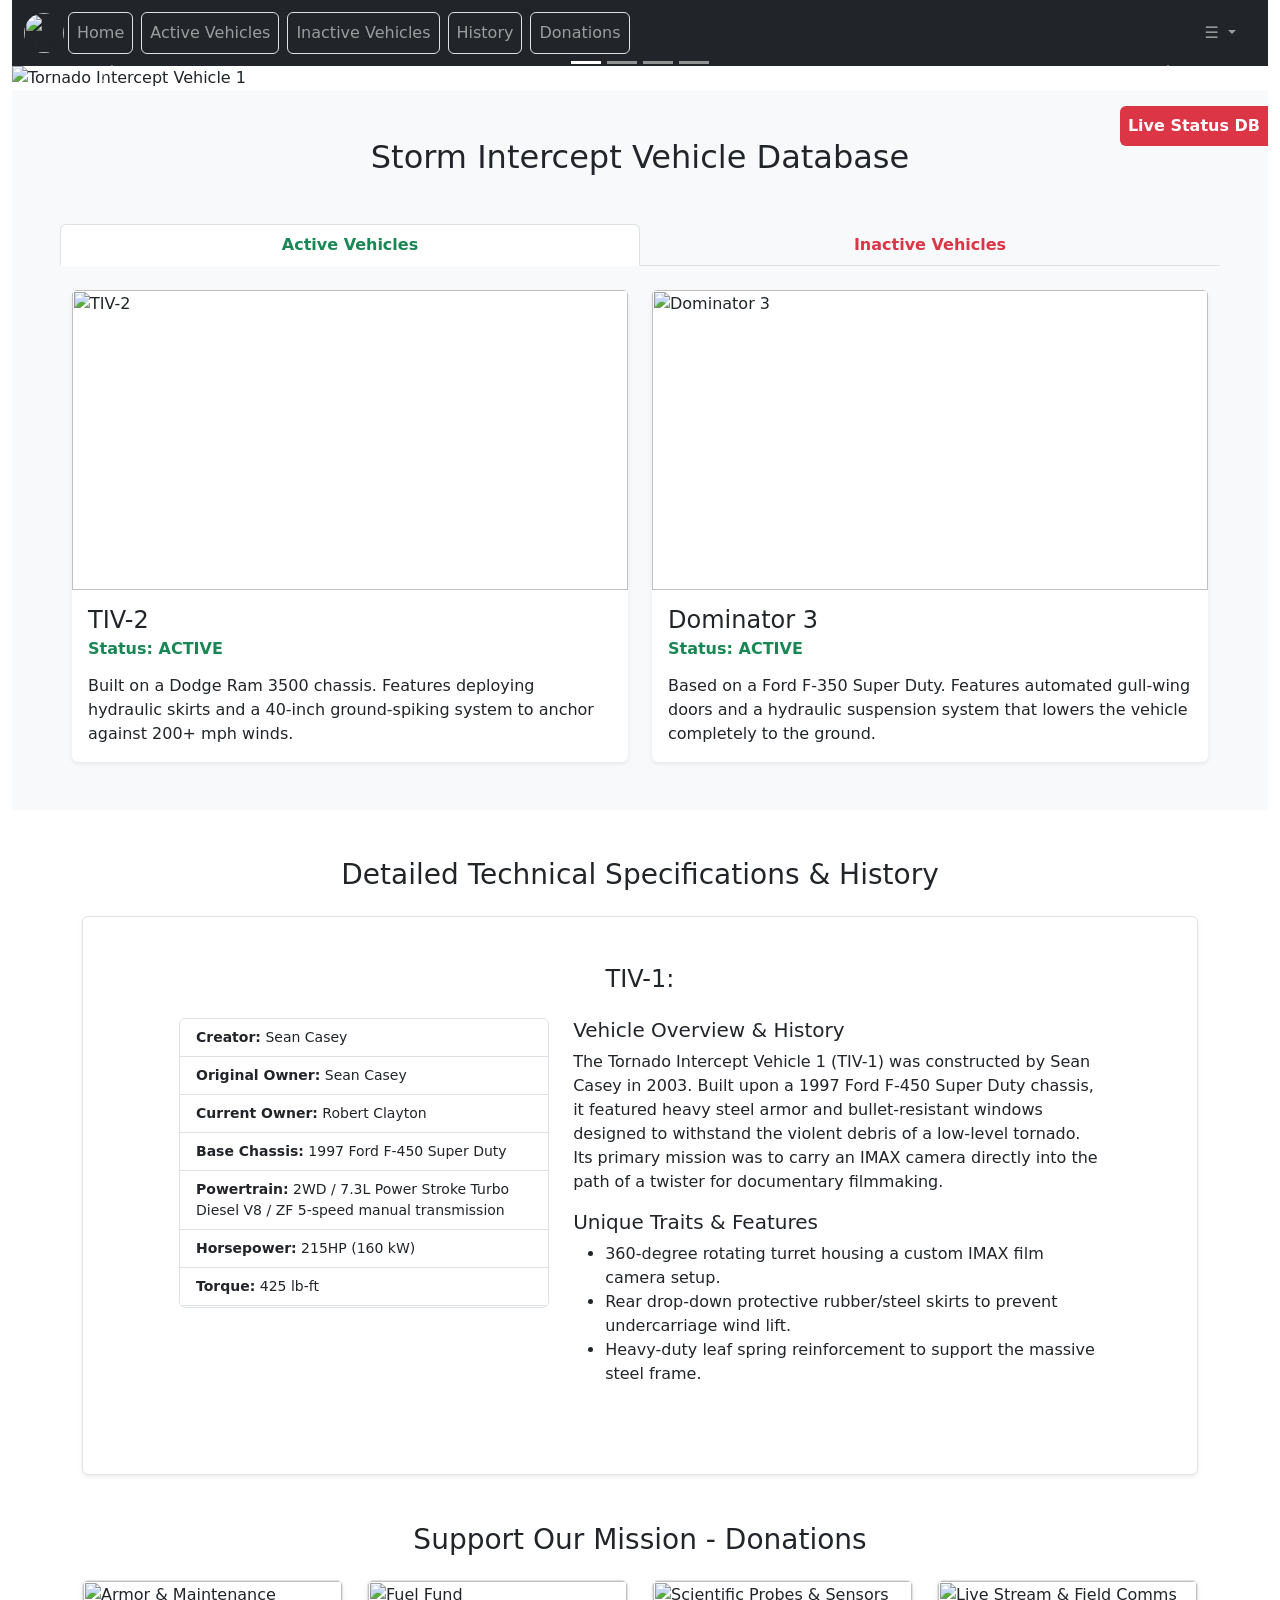
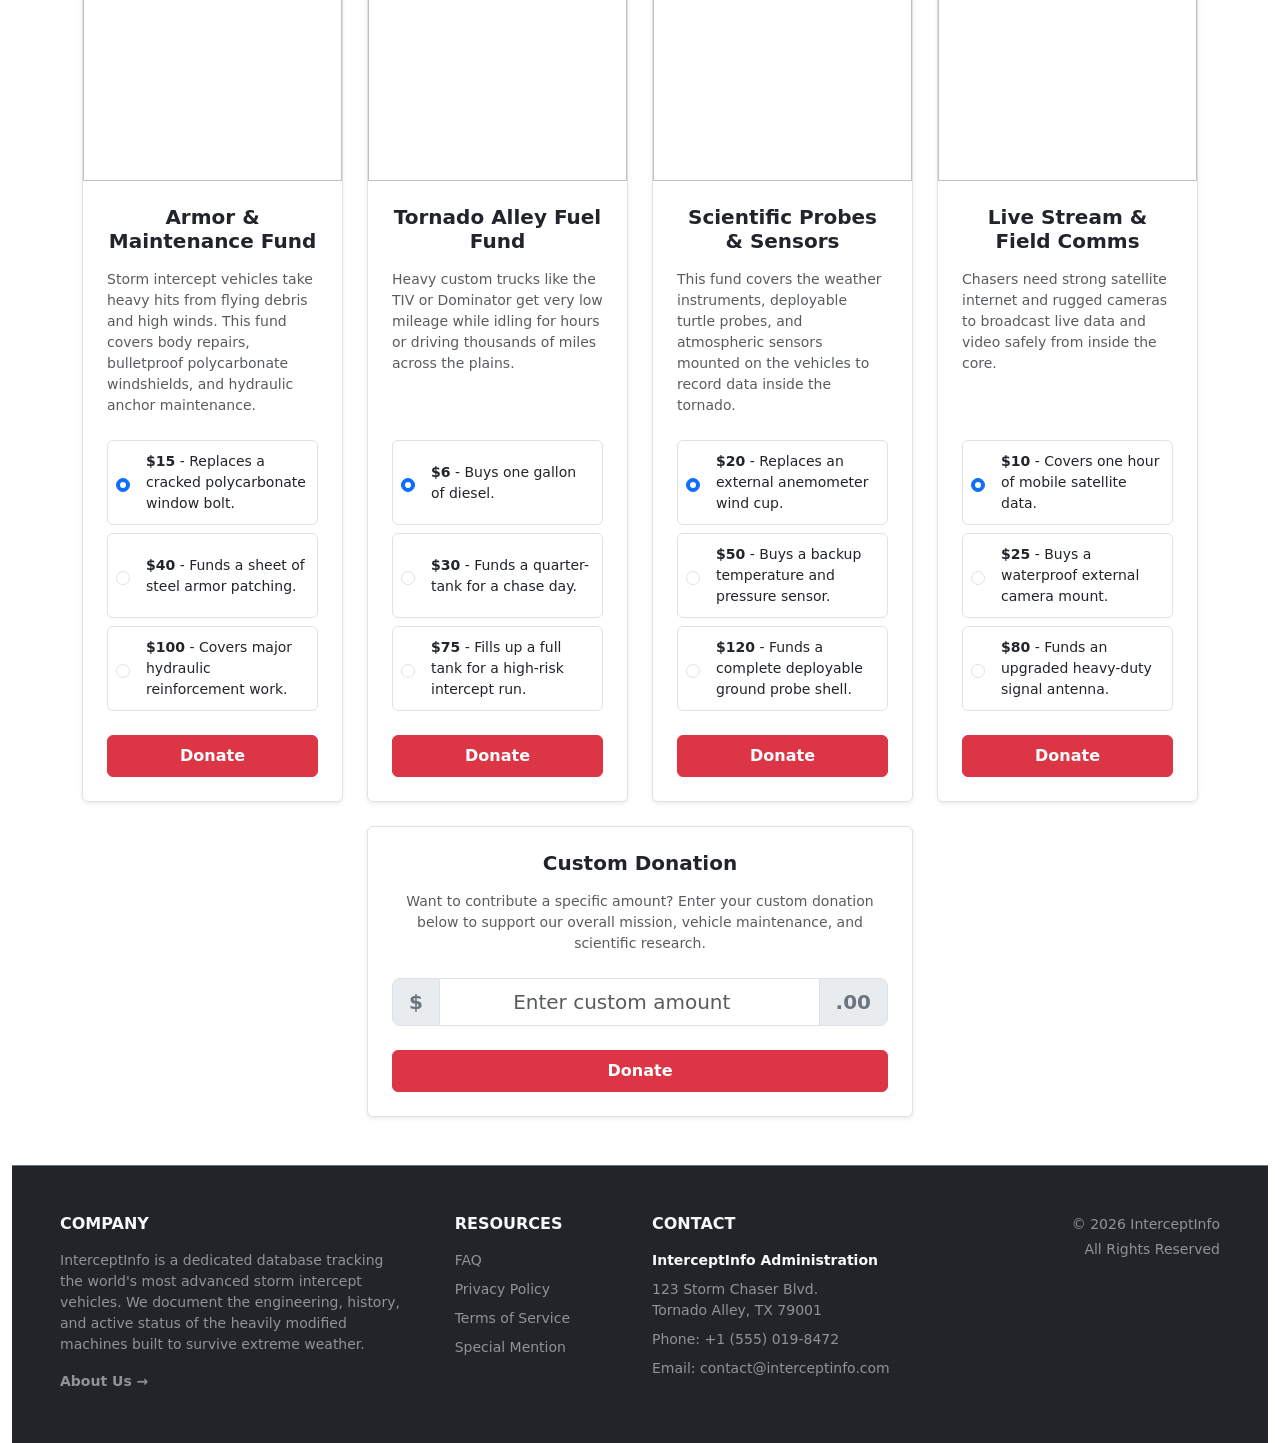
==== commit fbd05a35: "modified:   About.html 	modified:   FAQ.html 	new file:   JavaScript/Donations.js 	new file:   JavaS" ====
--- a/index.html
+++ b/index.html
@@ -11,6 +11,7 @@
             scroll-behavior: smooth;
         }
     </style>
+    <script src="JavaScript/Theme.js"></script>
 </head>
 
 <body>
@@ -605,7 +606,7 @@
                                         class="list-group-item list-group-item-action d-flex align-items-center gap-3 small rounded border mb-2 p-2"
                                         style="height: 85px">
                                         <input class="form-check-input flex-shrink-0" type="radio" name="fuelTier"
-                                            value="10" checked />
+                                            value="6" checked />
                                         <span><strong>$6</strong> - Buys one gallon of diesel.</span>
                                     </label>
                                     <label
@@ -767,6 +768,40 @@
             </div>
         </header>
 
+        <div class="modal fade" id="thankYouModal" tabindex="-1" aria-labelledby="thankYouModalLabel"
+            aria-hidden="true">
+            <div class="modal-dialog modal-dialog-centered">
+                <div class="modal-content overflow-hidden border-0 shadow-lg">
+                    <div id="modalBg" class="position-relative p-5 text-center text-white" style="
+                background-size: cover;
+                background-position: center;
+                min-height: 350px;
+              ">
+                        <div class="position-absolute top-0 start-0 w-100 h-100 bg-dark" style="opacity: 0.75"></div>
+
+                        <div class="position-relative z-1 d-flex flex-column justify-content-center h-100">
+                            <h2 class="display-5 fw-bold mb-3 text-light" id="thankYouModalLabel">
+                                Thank You!
+                            </h2>
+                            <p class="lead mb-2 text-light">
+                                Your contribution helps keep the intercept teams safe and on
+                                the road.
+                            </p>
+
+                            <p class="mb-4 text-warning fw-bold fs-5" id="donationDetails"></p>
+
+                            <div>
+                                <button type="button" class="btn btn-outline-light px-5 py-2 fw-bold rounded-pill"
+                                    data-bs-dismiss="modal">
+                                    Close
+                                </button>
+                            </div>
+                        </div>
+                    </div>
+                </div>
+            </div>
+        </div>
+
         <footer class="bg-dark text-white py-5 mt-auto border-top border-secondary">
             <div class="container-fluid px-4 px-md-5">
                 <div class="row g-4 text-start">
@@ -825,45 +860,8 @@
             </div>
         </footer>
     </div>
-
-    <script>
-        function activateTab(tabId) {
-            var tabTriggerEl = document.getElementById(tabId);
-            var tab = bootstrap.Tab.getOrCreateInstance(tabTriggerEl);
-            tab.show();
-        }
-
-        function getSystemTheme() {
-            return window.matchMedia("(prefers-color-scheme: dark)").matches
-                ? "dark"
-                : "light";
-        }
-
-        function applyTheme(theme) {
-            if (theme === "system") {
-                document.documentElement.setAttribute(
-                    "data-bs-theme",
-                    getSystemTheme(),
-                );
-            } else {
-                document.documentElement.setAttribute("data-bs-theme", theme);
-            }
-        }
-
-        const savedTheme = localStorage.getItem("user-theme") || "system";
-        applyTheme(savedTheme);
-
-        window
-            .matchMedia("(prefers-color-scheme: dark)")
-            .addEventListener("change", () => {
-                if (
-                    localStorage.getItem("user-theme") === "system" ||
-                    !localStorage.getItem("user-theme")
-                ) {
-                    applyTheme("system");
-                }
-            });
-    </script>
+    <script src="JavaScript/Tabs.js"></script>
+    <script src="JavaScript/Donations.js"></script>
 </body>
 
 </html>
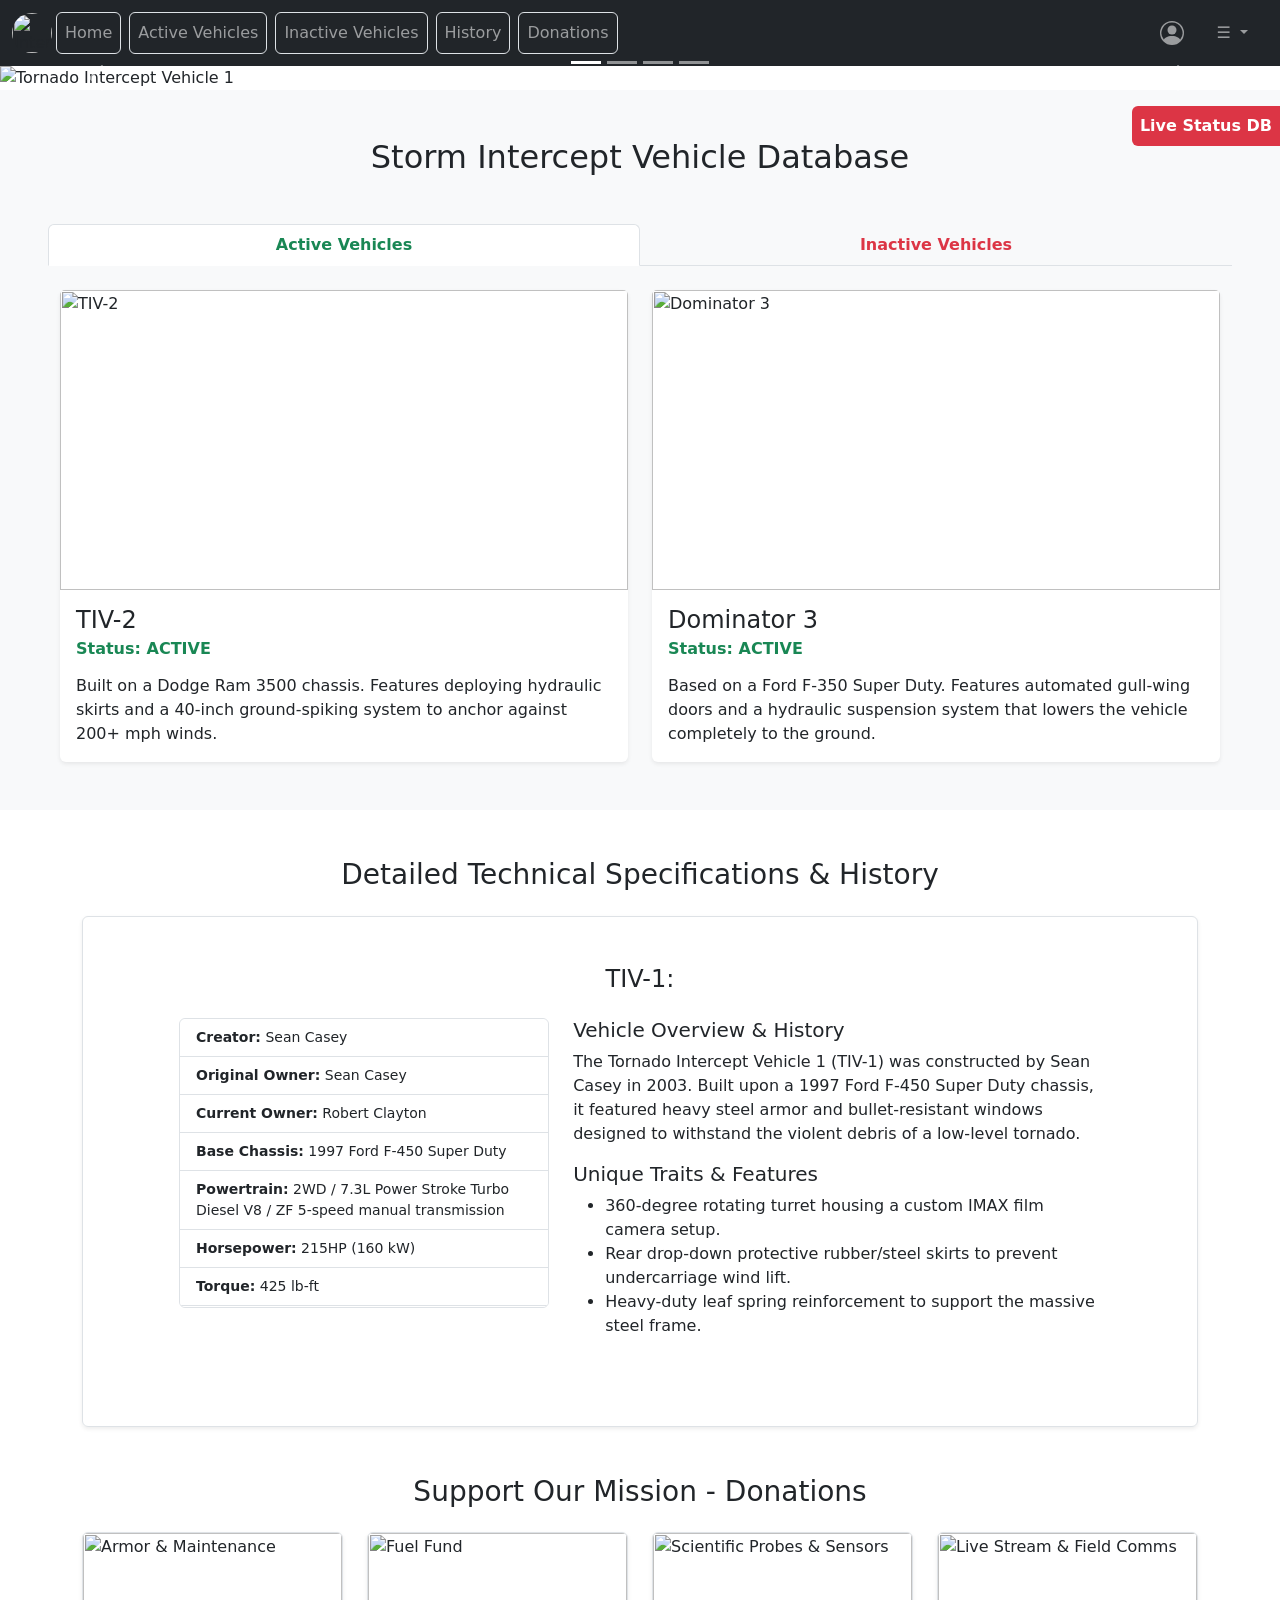
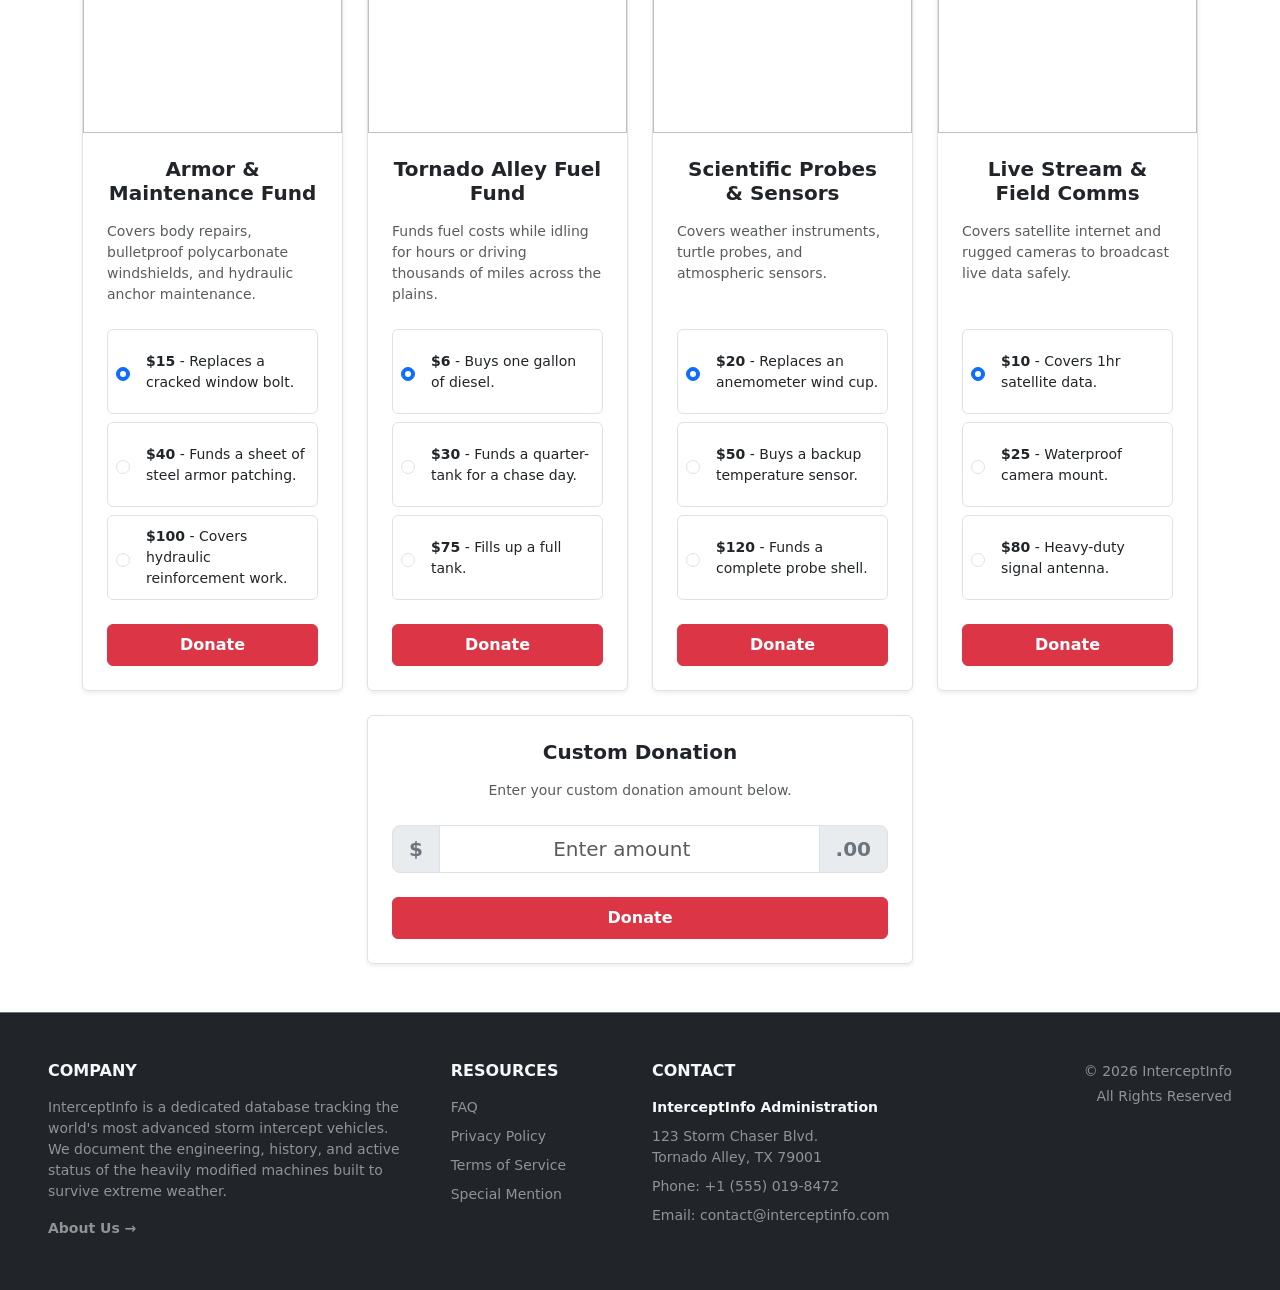
==== commit 60dd7bba: "modified:   About.html 	new file:   CSS/Registration.css 	modified:   FAQ.html 	new file:   JavaScri" ====
--- a/index.html
+++ b/index.html
@@ -6,23 +6,26 @@
     <title>InterceptInfo - Storm Chasing Vehicles</title>
     <link href="https://cdn.jsdelivr.net/npm/bootstrap@5.3.8/dist/css/bootstrap.min.css" rel="stylesheet" />
     <script src="https://cdn.jsdelivr.net/npm/bootstrap@5.3.8/dist/js/bootstrap.bundle.min.js"></script>
+    <script src="JavaScript/Theme.js"></script>
+    <script src="JavaScript/Registration.js"></script>
+    <script src="JavaScript/Auth.js"></script>
     <style>
         html {
             scroll-behavior: smooth;
         }
     </style>
-    <script src="JavaScript/Theme.js"></script>
+    <link rel="stylesheet" href="CSS/Registration.css" />
 </head>
 
 <body>
-    <div class="container-fluid">
+    <div class="container-fluid p-0">
         <header>
             <nav class="navbar navbar-expand-sm bg-dark navbar-dark">
                 <div class="container-fluid">
                     <img src="images/Logo/be207ecd2a24e89612dbcf218e402bb2.jpg" alt="InterceptInfo Logo"
                         style="width: 40px" class="rounded-pill" />
                     <button class="navbar-toggler" type="button" data-bs-toggle="collapse"
-                        data-bs-target="#collapsibleNavbar">
+                        data-bs-target="#collapsibleNavbar" aria-label="Toggle Navigation">
                         <span class="navbar-toggler-icon"></span>
                     </button>
                     <div class="collapse navbar-collapse" id="collapsibleNavbar">
@@ -46,23 +49,41 @@
                             </li>
                         </ul>
 
-                        <ul class="navbar-nav ms-auto">
+                        <ul class="navbar-nav ms-auto align-items-center">
+                            <li class="nav-item m-1">
+                                <a class="nav-link" href="Profile.html" title="Profile">
+                                    <svg width="24" height="24" fill="currentColor" viewBox="0 0 16 16">
+                                        <path d="M11 6a3 3 0 1 1-6 0 3 3 0 0 1 6 0" />
+                                        <path fill-rule="evenodd"
+                                            d="M0 8a8 8 0 1 1 16 0A8 8 0 0 1 0 8m8-7a7 7 0 0 0-5.468 11.37C3.242 11.226 4.805 10 8 10s4.757 1.225 5.468 2.37A7 7 0 0 0 8 1" />
+                                    </svg>
+                                </a>
+                            </li>
+
                             <li class="nav-item dropdown m-1">
                                 <a class="nav-link dropdown-toggle px-3" href="#" role="button"
-                                    data-bs-toggle="dropdown">
+                                    data-bs-toggle="dropdown" aria-expanded="false">
                                     &#9776;
                                 </a>
                                 <ul class="dropdown-menu dropdown-menu-end dropdown-menu-dark">
                                     <li>
                                         <a class="dropdown-item" href="Settings.html">Settings</a>
                                     </li>
+                                    <li>
+                                        <hr class="dropdown-divider" />
+                                    </li>
+                                    <li>
+                                        <a class="dropdown-item" href="#" id="authToggleBtn">Login</a>
+                                    </li>
                                 </ul>
                             </li>
                         </ul>
                     </div>
                 </div>
             </nav>
-
+        </header>
+
+        <main>
             <div id="demo" class="carousel slide" data-bs-ride="carousel">
                 <div class="carousel-indicators">
                     <button type="button" data-bs-target="#demo" data-bs-slide-to="0" class="active"></button>
@@ -269,9 +290,7 @@
                                         Sean Casey in 2003. Built upon a 1997 Ford F-450 Super
                                         Duty chassis, it featured heavy steel armor and
                                         bullet-resistant windows designed to withstand the violent
-                                        debris of a low-level tornado. Its primary mission was to
-                                        carry an IMAX camera directly into the path of a twister
-                                        for documentary filmmaking.
+                                        debris of a low-level tornado.
                                     </p>
                                     <h5>Unique Traits & Features</h5>
                                     <ul>
@@ -344,26 +363,20 @@
                                     <p>
                                         Addressing the weight and top-speed issues of TIV-1, TIV-2
                                         was engineered on a Dodge Ram 3500 chassis. It features a
-                                        sophisticated hydraulic skirt that drops to prevent wind
-                                        from lifting the undercarriage, along with
-                                        ground-penetrating steel spikes. TIV-2 successfully filmed
-                                        inside a violent tornado in 2013, validating its robust
-                                        aerodynamic and anchoring systems.
+                                        hydraulic skirt that drops to prevent wind lift along with
+                                        ground-penetrating steel spikes.
                                     </p>
                                     <h5>Unique Traits & Features</h5>
                                     <ul>
                                         <li>
                                             Hydraulic ground-penetrating spikes (40 inches long) to
-                                            anchor into the soil.
+                                            anchor into soil.
                                         </li>
                                         <li>
                                             Full 4-side hydraulic skirts that seal completely to the
-                                            ground surface.
-                                        </li>
-                                        <li>
-                                            Custom 6-wheel-drive configuration for enhanced mud and
-                                            off-road traction.
-                                        </li>
+                                            ground.
+                                        </li>
+                                        <li>Custom 6-wheel-drive configuration.</li>
                                     </ul>
                                 </div>
                             </div>
@@ -399,7 +412,7 @@
                                         </li>
                                         <li class="list-group-item">
                                             <strong>Fuel Specs:</strong> 8-14 mpg / 26 gal (98.4L)
-                                            Tank / 250-300 miles (400-480 3km)
+                                            Tank / 250-300 miles (400-480 km)
                                         </li>
                                         <li class="list-group-item">
                                             <strong>Weight:</strong> ~8,500 lbs (4.25 Tons)
@@ -416,28 +429,22 @@
                                 <div class="col-md-7">
                                     <h5>Vehicle Overview & History</h5>
                                     <p>
-                                        Created by Reed Timmer, Dominator 1 took a different
-                                        approach by focusing strictly on aerodynamics rather than
-                                        pure weight and anchoring. Built from a 2007 Chevrolet
-                                        Tahoe, it utilized tough Lexan polycarbonate armor and a
-                                        sloped outer shell. This design forces oncoming winds over
-                                        the vehicle, effectively pinning it to the ground during a
-                                        severe storm.
+                                        Created by Reed Timmer, Dominator 1 focused on
+                                        aerodynamics rather than pure weight. Built from a 2007
+                                        Chevrolet Tahoe, it utilized Lexan polycarbonate armor and
+                                        a sloped outer shell.
                                     </p>
                                     <h5>Unique Traits & Features</h5>
                                     <ul>
                                         <li>
                                             Custom Lexan windshield capable of withstanding
-                                            high-velocity hail impact.
+                                            high-velocity hail.
                                         </li>
                                         <li>
                                             Airbags/hydraulic lowering system that drops the front
-                                            body to block under-chassis wind.
-                                        </li>
-                                        <li>
-                                            Rhino/Line-X exterior protective spray coating against
-                                            debris scour.
-                                        </li>
+                                            body.
+                                        </li>
+                                        <li>Line-X exterior protective spray coating.</li>
                                     </ul>
                                 </div>
                             </div>
@@ -493,27 +500,20 @@
                                 <div class="col-md-7">
                                     <h5>Vehicle Overview & History</h5>
                                     <p>
-                                        The third iteration in the Dominator series was built on a
-                                        massive heavy-duty Ford F-350 chassis. It refined the
-                                        aerodynamic principles of its predecessors while adding
-                                        advanced features like automated gull-wing doors and an
-                                        air suspension system. When fully deployed, the entire
-                                        vehicle lowers flush to the ground, eliminating underbody
-                                        wind flow completely.
+                                        Built on a heavy-duty Ford F-350 chassis, Dominator 3
+                                        added features like automated gull-wing doors and an air
+                                        suspension system that lowers the vehicle flush to the
+                                        ground.
                                     </p>
                                     <h5>Unique Traits & Features</h5>
                                     <ul>
+                                        <li>Automated hydraulic gull-wing passenger doors.</li>
                                         <li>
-                                            Automated hydraulic gull-wing passenger doors for quick
-                                            equipment access.
+                                            Air suspension drop system lowering the chassis flush to
+                                            the ground.
                                         </li>
                                         <li>
-                                            Air suspension drop system that lowers the vehicle
-                                            chassis flush to the ground.
-                                        </li>
-                                        <li>
-                                            Dual hydraulic ground spikes that stake deep into
-                                            asphalt/soil for extreme anchoring.
+                                            Dual hydraulic ground spikes for extreme anchoring.
                                         </li>
                                     </ul>
                                 </div>
@@ -544,10 +544,8 @@
                                         Armor & Maintenance Fund
                                     </h5>
                                     <p class="card-text small text-muted mb-0">
-                                        Storm intercept vehicles take heavy hits from flying
-                                        debris and high winds. This fund covers body repairs,
-                                        bulletproof polycarbonate windshields, and hydraulic
-                                        anchor maintenance.
+                                        Covers body repairs, bulletproof polycarbonate
+                                        windshields, and hydraulic anchor maintenance.
                                     </p>
                                 </div>
 
@@ -557,8 +555,8 @@
                                         style="height: 85px">
                                         <input class="form-check-input flex-shrink-0" type="radio" name="armorTier"
                                             value="15" checked />
-                                        <span><strong>$15</strong> - Replaces a cracked polycarbonate
-                                            window bolt.</span>
+                                        <span><strong>$15</strong> - Replaces a cracked window
+                                            bolt.</span>
                                     </label>
                                     <label
                                         class="list-group-item list-group-item-action d-flex align-items-center gap-3 small rounded border mb-2 p-2"
@@ -573,12 +571,12 @@
                                         style="height: 85px">
                                         <input class="form-check-input flex-shrink-0" type="radio" name="armorTier"
                                             value="100" />
-                                        <span><strong>$100</strong> - Covers major hydraulic
-                                            reinforcement work.</span>
-                                    </label>
-                                </div>
-
-                                <button class="btn btn-danger w-100 mt-3 fw-bold py-2">
+                                        <span><strong>$100</strong> - Covers hydraulic reinforcement
+                                            work.</span>
+                                    </label>
+                                </div>
+
+                                <button type="button" class="btn btn-danger w-100 mt-3 fw-bold py-2">
                                     Donate
                                 </button>
                             </div>
@@ -595,9 +593,8 @@
                                         Tornado Alley Fuel Fund
                                     </h5>
                                     <p class="card-text small text-muted mb-0">
-                                        Heavy custom trucks like the TIV or Dominator get very low
-                                        mileage while idling for hours or driving thousands of
-                                        miles across the plains.
+                                        Funds fuel costs while idling for hours or driving
+                                        thousands of miles across the plains.
                                     </p>
                                 </div>
 
@@ -622,12 +619,11 @@
                                         style="height: 85px">
                                         <input class="form-check-input flex-shrink-0" type="radio" name="fuelTier"
                                             value="75" />
-                                        <span><strong>$75</strong> - Fills up a full tank for a
-                                            high-risk intercept run.</span>
-                                    </label>
-                                </div>
-
-                                <button class="btn btn-danger w-100 mt-3 fw-bold py-2">
+                                        <span><strong>$75</strong> - Fills up a full tank.</span>
+                                    </label>
+                                </div>
+
+                                <button type="button" class="btn btn-danger w-100 mt-3 fw-bold py-2">
                                     Donate
                                 </button>
                             </div>
@@ -644,9 +640,8 @@
                                         Scientific Probes & Sensors
                                     </h5>
                                     <p class="card-text small text-muted mb-0">
-                                        This fund covers the weather instruments, deployable
-                                        turtle probes, and atmospheric sensors mounted on the
-                                        vehicles to record data inside the tornado.
+                                        Covers weather instruments, turtle probes, and atmospheric
+                                        sensors.
                                     </p>
                                 </div>
 
@@ -656,28 +651,28 @@
                                         style="height: 85px">
                                         <input class="form-check-input flex-shrink-0" type="radio" name="sensorTier"
                                             value="20" checked />
-                                        <span><strong>$20</strong> - Replaces an external anemometer
-                                            wind cup.</span>
+                                        <span><strong>$20</strong> - Replaces an anemometer wind
+                                            cup.</span>
                                     </label>
                                     <label
                                         class="list-group-item list-group-item-action d-flex align-items-center gap-3 small rounded border mb-2 p-2"
                                         style="height: 85px">
                                         <input class="form-check-input flex-shrink-0" type="radio" name="sensorTier"
                                             value="50" />
-                                        <span><strong>$50</strong> - Buys a backup temperature and
-                                            pressure sensor.</span>
+                                        <span><strong>$50</strong> - Buys a backup temperature
+                                            sensor.</span>
                                     </label>
                                     <label
                                         class="list-group-item list-group-item-action d-flex align-items-center gap-3 small rounded border mb-2 p-2"
                                         style="height: 85px">
                                         <input class="form-check-input flex-shrink-0" type="radio" name="sensorTier"
                                             value="120" />
-                                        <span><strong>$120</strong> - Funds a complete deployable
-                                            ground probe shell.</span>
-                                    </label>
-                                </div>
-
-                                <button class="btn btn-danger w-100 mt-3 fw-bold py-2">
+                                        <span><strong>$120</strong> - Funds a complete probe
+                                            shell.</span>
+                                    </label>
+                                </div>
+
+                                <button type="button" class="btn btn-danger w-100 mt-3 fw-bold py-2">
                                     Donate
                                 </button>
                             </div>
@@ -694,9 +689,8 @@
                                         Live Stream & Field Comms
                                     </h5>
                                     <p class="card-text small text-muted mb-0">
-                                        Chasers need strong satellite internet and rugged cameras
-                                        to broadcast live data and video safely from inside the
-                                        core.
+                                        Covers satellite internet and rugged cameras to broadcast
+                                        live data safely.
                                     </p>
                                 </div>
 
@@ -706,28 +700,25 @@
                                         style="height: 85px">
                                         <input class="form-check-input flex-shrink-0" type="radio" name="commsTier"
                                             value="10" checked />
-                                        <span><strong>$10</strong> - Covers one hour of mobile
-                                            satellite data.</span>
+                                        <span><strong>$10</strong> - Covers 1hr satellite data.</span>
                                     </label>
                                     <label
                                         class="list-group-item list-group-item-action d-flex align-items-center gap-3 small rounded border mb-2 p-2"
                                         style="height: 85px">
                                         <input class="form-check-input flex-shrink-0" type="radio" name="commsTier"
                                             value="25" />
-                                        <span><strong>$25</strong> - Buys a waterproof external
-                                            camera mount.</span>
+                                        <span><strong>$25</strong> - Waterproof camera mount.</span>
                                     </label>
                                     <label
                                         class="list-group-item list-group-item-action d-flex align-items-center gap-3 small rounded border mb-2 p-2"
                                         style="height: 85px">
                                         <input class="form-check-input flex-shrink-0" type="radio" name="commsTier"
                                             value="80" />
-                                        <span><strong>$80</strong> - Funds an upgraded heavy-duty
-                                            signal antenna.</span>
-                                    </label>
-                                </div>
-
-                                <button class="btn btn-danger w-100 mt-3 fw-bold py-2">
+                                        <span><strong>$80</strong> - Heavy-duty signal antenna.</span>
+                                    </label>
+                                </div>
+
+                                <button type="button" class="btn btn-danger w-100 mt-3 fw-bold py-2">
                                     Donate
                                 </button>
                             </div>
@@ -742,9 +733,7 @@
                                         Custom Donation
                                     </h5>
                                     <p class="card-text small text-muted text-center mb-0">
-                                        Want to contribute a specific amount? Enter your custom
-                                        donation below to support our overall mission, vehicle
-                                        maintenance, and scientific research.
+                                        Enter your custom donation amount below.
                                     </p>
                                 </div>
 
@@ -752,13 +741,14 @@
                                     <div class="input-group input-group-lg">
                                         <span class="input-group-text bg-body-secondary fw-bold text-secondary">$</span>
                                         <input type="number" class="form-control text-center" name="customAmount"
-                                            placeholder="Enter custom amount" min="1" step="1" />
+                                            placeholder="Enter amount" min="1" step="1"
+                                            aria-label="Custom donation amount" />
                                         <span
                                             class="input-group-text bg-body-secondary fw-bold text-secondary">.00</span>
                                     </div>
                                 </div>
 
-                                <button class="btn btn-danger w-100 mt-4 fw-bold py-2">
+                                <button type="button" class="btn btn-danger w-100 mt-4 fw-bold py-2">
                                     Donate
                                 </button>
                             </div>
@@ -766,7 +756,7 @@
                     </div>
                 </div>
             </div>
-        </header>
+        </main>
 
         <div class="modal fade" id="thankYouModal" tabindex="-1" aria-labelledby="thankYouModalLabel"
             aria-hidden="true">
@@ -778,18 +768,14 @@
                 min-height: 350px;
               ">
                         <div class="position-absolute top-0 start-0 w-100 h-100 bg-dark" style="opacity: 0.75"></div>
-
                         <div class="position-relative z-1 d-flex flex-column justify-content-center h-100">
                             <h2 class="display-5 fw-bold mb-3 text-light" id="thankYouModalLabel">
                                 Thank You!
                             </h2>
                             <p class="lead mb-2 text-light">
-                                Your contribution helps keep the intercept teams safe and on
-                                the road.
+                                Your contribution helps keep our intercept teams safe.
                             </p>
-
                             <p class="mb-4 text-warning fw-bold fs-5" id="donationDetails"></p>
-
                             <div>
                                 <button type="button" class="btn btn-outline-light px-5 py-2 fw-bold rounded-pill"
                                     data-bs-dismiss="modal">
@@ -860,6 +846,201 @@
             </div>
         </footer>
     </div>
+
+    <div class="modal fade" id="registrationModal" tabindex="-1" aria-labelledby="registrationModalLabel"
+        aria-hidden="true" data-bs-backdrop="static">
+        <div class="modal-dialog modal-lg modal-dialog-centered">
+            <div class="modal-content overflow-hidden border-0 shadow-lg position-relative">
+                <div class="registration-bg-slider"></div>
+
+                <div class="modal-body p-0 position-relative z-1 glass-panel">
+                    <div class="row g-0">
+                        <div class="col-12 p-4 p-md-5">
+                            <div class="d-flex justify-content-between align-items-center mb-4">
+                                <h3 class="fw-bold mb-0" id="registrationModalLabel">
+                                    Join InterceptInfo
+                                </h3>
+                                <button type="button" class="btn-close" data-bs-dismiss="modal"
+                                    aria-label="Close"></button>
+                            </div>
+
+                            <div id="stage1-container">
+                                <div class="d-flex flex-column flex-sm-row gap-2 mb-4">
+                                    <button type="button" class="btn btn-outline-secondary flex-fill fw-semibold">
+                                        <img src="https://upload.wikimedia.org/wikipedia/commons/5/53/Google_%22G%22_Logo.svg"
+                                            alt="Google" width="16" class="me-2" />
+                                        Google
+                                    </button>
+                                    <button type="button" class="btn btn-outline-secondary flex-fill fw-semibold">
+                                        <img src="https://upload.wikimedia.org/wikipedia/commons/f/fa/Apple_logo_black.svg"
+                                            alt="Apple" width="16" class="me-2 custom-invert" />
+                                        Apple
+                                    </button>
+                                    <button type="button" class="btn btn-outline-secondary flex-fill fw-semibold">
+                                        <img src="https://upload.wikimedia.org/wikipedia/commons/9/91/Octicons-mark-github.svg"
+                                            alt="GitHub" width="16" class="me-2 custom-invert" />
+                                        GitHub
+                                    </button>
+                                </div>
+
+                                <div class="d-flex align-items-center mb-4">
+                                    <hr class="flex-grow-1 border-secondary" />
+                                    <span class="mx-3 text-muted small text-uppercase">Or register with email</span>
+                                    <hr class="flex-grow-1 border-secondary" />
+                                </div>
+
+                                <form id="registrationForm" novalidate>
+                                    <div class="row g-3 mb-3">
+                                        <div class="col-md-6">
+                                            <label for="regFullName" class="form-label small fw-bold">Full Name</label>
+                                            <input type="text" class="form-control" id="regFullName" required />
+                                            <div class="invalid-feedback">
+                                                Please enter your full name.
+                                            </div>
+                                        </div>
+                                        <div class="col-md-6">
+                                            <label for="regUsername" class="form-label small fw-bold">Username
+                                                <span class="text-muted fw-normal">(Optional)</span></label>
+                                            <input type="text" class="form-control" id="regUsername" />
+                                        </div>
+                                    </div>
+
+                                    <div class="mb-3">
+                                        <label for="regEmail" class="form-label small fw-bold">Email Address</label>
+                                        <input type="email" class="form-control" id="regEmail" required />
+                                        <div class="invalid-feedback">
+                                            Please enter a valid email address.
+                                        </div>
+                                    </div>
+
+                                    <div class="row g-3 mb-3">
+                                        <div class="col-md-6">
+                                            <label for="regPassword" class="form-label small fw-bold">Password</label>
+                                            <input type="password" class="form-control" id="regPassword" required
+                                                pattern=".{8,}" />
+                                            <div class="invalid-feedback">
+                                                Password must be at least 8 characters.
+                                            </div>
+                                        </div>
+                                        <div class="col-md-6">
+                                            <label for="regConfirmPassword" class="form-label small fw-bold">Confirm
+                                                Password</label>
+                                            <div class="input-group">
+                                                <input type="password" class="form-control" id="regConfirmPassword"
+                                                    required />
+                                                <button class="btn btn-outline-secondary" type="button"
+                                                    id="togglePassword" aria-label="Toggle password visibility">
+                                                    👁️
+                                                </button>
+                                                <div class="invalid-feedback">
+                                                    Passwords do not match.
+                                                </div>
+                                            </div>
+                                        </div>
+                                    </div>
+
+                                    <div class="form-check mb-4">
+                                        <input class="form-check-input" type="checkbox" id="regTerms" required />
+                                        <label class="form-check-label small" for="regTerms">
+                                            I agree to the
+                                            <a href="TermsOfService.html" target="_blank"
+                                                class="text-danger text-decoration-none">Terms of Service</a>
+                                            and
+                                            <a href="PrivacyPolicy.html" target="_blank"
+                                                class="text-danger text-decoration-none">Privacy Policy</a>.
+                                        </label>
+                                        <div class="invalid-feedback">
+                                            You must agree before registering.
+                                        </div>
+                                    </div>
+
+                                    <button type="submit" class="btn btn-danger w-100 fw-bold py-2">
+                                        Create Account
+                                    </button>
+                                    <div class="mt-3 text-center">
+                                        <p class="small text-muted mb-0">
+                                            Already have an account?
+                                            <a href="#" id="loginExistingBtn"
+                                                class="text-danger text-decoration-none fw-bold">Log in existing
+                                                account</a>
+                                        </p>
+                                    </div>
+                                </form>
+                            </div>
+
+                            <div id="stage2-container" class="d-none text-center py-4">
+                                <div class="mb-4">
+                                    <span class="display-1 text-success">✉️</span>
+                                </div>
+                                <h4 class="fw-bold mb-3">Verify Your Identity</h4>
+                                <p class="text-muted mb-4">
+                                    We've sent a One-Time Password (OTP) to
+                                    <strong id="displayEmail" class="text-body"></strong>.
+                                    Please enter the code below.
+                                </p>
+
+                                <div class="d-flex justify-content-center gap-2 mb-4" id="otpContainer">
+                                    <input type="text" class="form-control text-center fs-4 fw-bold otp-input"
+                                        maxlength="1" style="width: 50px; height: 60px" aria-label="OTP Digit 1" />
+                                    <input type="text" class="form-control text-center fs-4 fw-bold otp-input"
+                                        maxlength="1" style="width: 50px; height: 60px" aria-label="OTP Digit 2" />
+                                    <input type="text" class="form-control text-center fs-4 fw-bold otp-input"
+                                        maxlength="1" style="width: 50px; height: 60px" aria-label="OTP Digit 3" />
+                                    <input type="text" class="form-control text-center fs-4 fw-bold otp-input"
+                                        maxlength="1" style="width: 50px; height: 60px" aria-label="OTP Digit 4" />
+                                    <input type="text" class="form-control text-center fs-4 fw-bold otp-input"
+                                        maxlength="1" style="width: 50px; height: 60px" aria-label="OTP Digit 5" />
+                                    <input type="text" class="form-control text-center fs-4 fw-bold otp-input"
+                                        maxlength="1" style="width: 50px; height: 60px" aria-label="OTP Digit 6" />
+                                </div>
+
+                                <div id="otpSuccessMsg" class="alert alert-success d-none fw-bold" role="alert">
+                                    Identity verified successfully!
+                                </div>
+
+                                <button type="button" class="btn btn-danger w-100 fw-bold py-2" id="verifyBtn">
+                                    Verify & Continue
+                                </button>
+                            </div>
+
+                            <div id="stage3-container" class="d-none py-4 px-3">
+                                <h4 class="fw-bold mb-2 text-center">
+                                    Customize Your Experience
+                                </h4>
+                                <form id="onboardingForm" novalidate>
+                                    <div class="row g-3 mb-3">
+                                        <div class="col-md-6">
+                                            <label class="form-label small fw-bold" for="obRole">Role</label>
+                                            <select class="form-select" id="obRole">
+                                                <option value="Enthusiast">Weather Enthusiast</option>
+                                                <option value="Meteorologist">Meteorologist</option>
+                                                <option value="Engineer">
+                                                    Engineer / Fabricator
+                                                </option>
+                                                <option value="Student">Student</option>
+                                            </select>
+                                        </div>
+                                        <div class="col-md-6">
+                                            <label class="form-label small fw-bold" for="obLang">Language</label>
+                                            <select class="form-select" id="obLang">
+                                                <option value="English">English</option>
+                                                <option value="Spanish">Spanish</option>
+                                                <option value="Japanese">Japanese</option>
+                                            </select>
+                                        </div>
+                                    </div>
+                                    <button type="submit" class="btn btn-success w-100 fw-bold py-2">
+                                        Finish Setup
+                                    </button>
+                                </form>
+                            </div>
+                        </div>
+                    </div>
+                </div>
+            </div>
+        </div>
+    </div>
+
     <script src="JavaScript/Tabs.js"></script>
     <script src="JavaScript/Donations.js"></script>
 </body>
--- a/CSS/Registration.css
+++ b/CSS/Registration.css
@@ -0,0 +1,50 @@
+.registration-bg-slider {
+    position: absolute;
+    top: -10px;
+    right: -10px;
+    bottom: -10px;
+    left: -10px;
+    z-index: 0;
+    background-size: cover;
+    background-position: center;
+    filter: blur(12px) brightness(0.7);
+    animation: bgCrossfade 24s infinite alternate ease-in-out;
+}
+
+.glass-panel {
+    background: rgba(var(--bs-body-bg-rgb), 0.85);
+    backdrop-filter: blur(15px);
+    -webkit-backdrop-filter: blur(15px);
+}
+
+[data-bs-theme="dark"] .custom-invert {
+    filter: invert(1);
+}
+
+@keyframes bgCrossfade {
+
+    0%,
+    20% {
+        background-image: url("../images/Carosel/Tiv1.jpg");
+    }
+
+    25%,
+    45% {
+        background-image: url("../images/Carosel/Tiv2.jpg");
+    }
+
+    50%,
+    70% {
+        background-image: url("../images/Carosel/Dom1.jpg");
+    }
+
+    75%,
+    100% {
+        background-image: url("../images/Carosel/Dom3.jpg");
+    }
+}
+
+.otp-input:focus {
+    border-color: #dc3545;
+    box-shadow: 0 0 0 0.25rem rgba(220, 53, 69, 0.25);
+}
